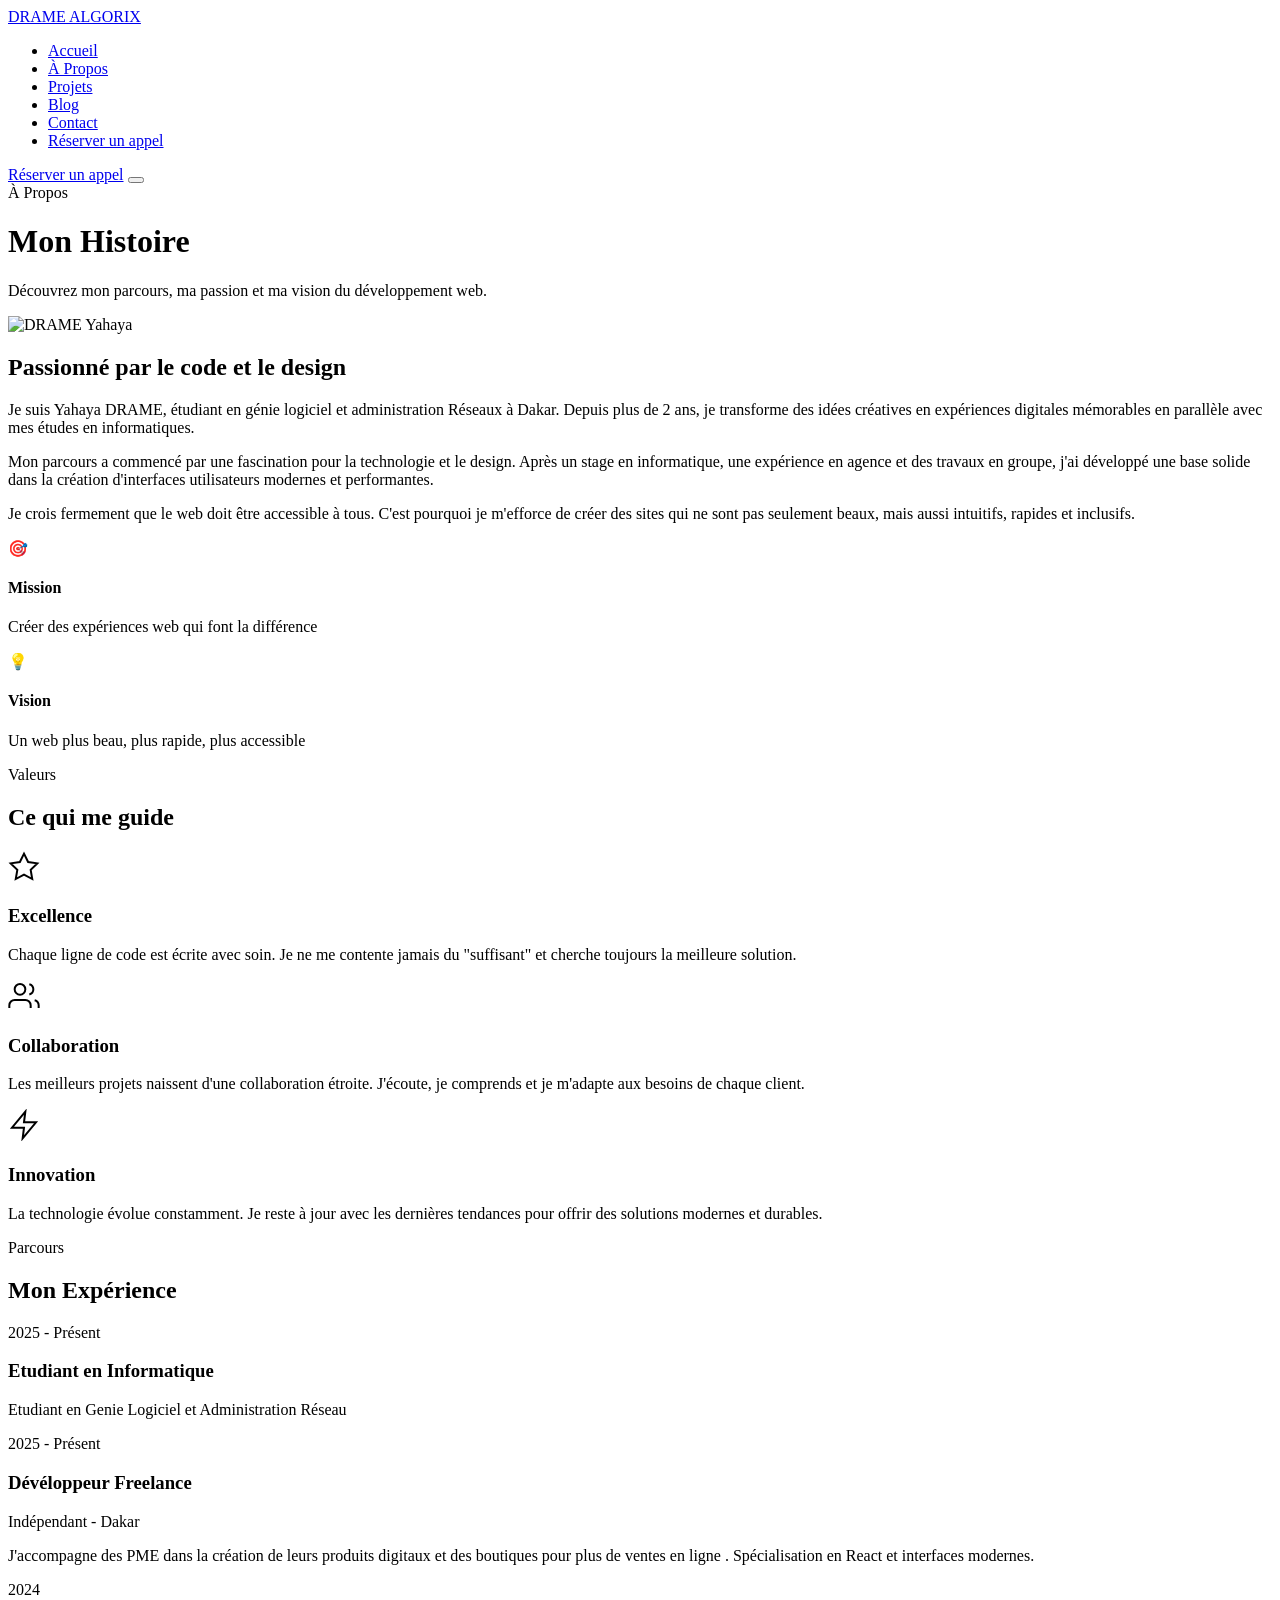
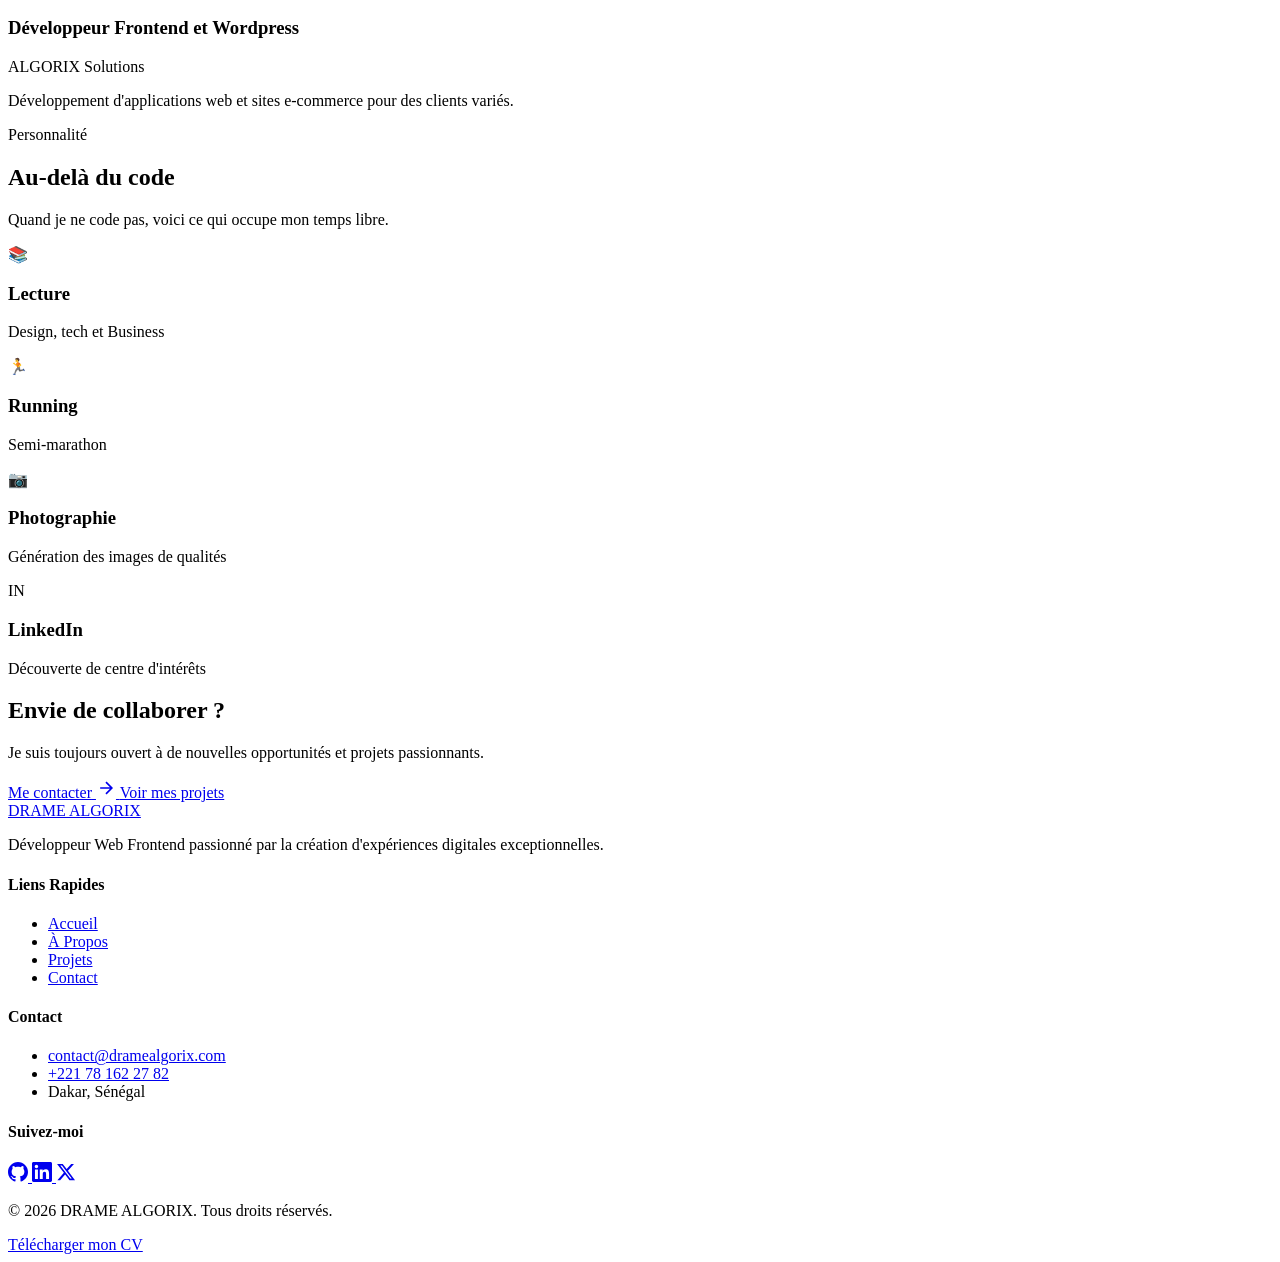
==== pages/about.html @ dce72f21 "Add files via upload" ====
<!DOCTYPE html>
<html lang="fr">
<head>
    <meta charset="UTF-8">
    <meta name="viewport" content="width=device-width, initial-scale=1.0">
    <meta name="description" content="À propos d'Alexandre Dupont - Développeur web frontend passionné">
    <title>À Propos | DRAME ALGORIX</title>
    <link rel="preconnect" href="https://fonts.googleapis.com">
    <link rel="preconnect" href="https://fonts.gstatic.com" crossorigin>
    <link href="https://fonts.googleapis.com/css2?family=Inter:wght@300;400;500;600;700;800&family=Playfair+Display:wght@600;700&display=swap" rel="stylesheet">
    <link rel="stylesheet" href="css/style.css">

</head>
<body>
    <!-- Navigation -->
    <nav class="navbar" id="navbar" role="navigation" aria-label="Principale">
        <div class="container nav-container">
            <a href="index.html" class="logo">
                <span class="logo-text">DRAME ALGORIX</span>
            </a>
            <ul class="nav-menu" id="nav-menu">
                <li><a href="index.html" class="nav-link">Accueil</a></li>
                <li><a href="about.html" class="nav-link active">À Propos</a></li>
                <li><a href="projects.html" class="nav-link">Projets</a></li>
                <li><a href="blog.html" class="nav-link">Blog</a></li>
                <li><a href="contact.html" class="nav-link">Contact</a></li>
                <li class="nav-item-cta">
                    <!--Lien vers prise de rdv-->
                    <a href="https://calendly.com/yahayadrame21/30min" class="nav-cta nav-cta--mobile" target="_blank" rel="noopener noreferrer">Réserver un appel</a>
                </li>
            </ul>
            <div class="nav-actions">
                <a href="https://calendly.com/yahayadrame21/30min" class="nav-cta nav-cta--desktop" target="_blank" rel="noopener noreferrer">Réserver un appel</a>
                <button type="button" class="nav-toggle" id="nav-toggle" aria-label="Ouvrir le menu" aria-expanded="false" aria-controls="nav-menu">
                    <span class="hamburger" aria-hidden="true"></span>
                </button>
            </div>
        </div>
    </nav>

    <!-- Page Header -->
    <header class="page-header">
        <div class="container">
            <span class="page-badge animate-fade-in">À Propos</span>
            <h1 class="page-title animate-fade-in-up">Mon Histoire</h1>
            <p class="page-subtitle animate-fade-in-up delay-1">
                Découvrez mon parcours, ma passion et ma vision du développement web.
            </p>
        </div>
    </header>

    <!-- About Intro Section -->
    <section class="about-intro">
        <div class="container">
            <div class="about-grid">
                <div class="about-image-container" data-animate>
                    <div class="about-image-wrapper">
                        <img src="images/WhatsApp Image 2026-04-06 at 15.59.02.jpeg" alt="DRAME Yahaya">
                        <div class="about-image-decoration"></div>
                    </div>
                </div>
                <div class="about-text" data-animate>
                    <h2 class="about-heading">Passionné par le code et le design</h2>
                    <p class="about-lead">
                        Je suis Yahaya DRAME, étudiant en génie logiciel et administration Réseaux à Dakar. Depuis plus de 2 ans, 
                        je transforme des idées créatives en expériences digitales mémorables en parallèle avec mes études en informatiques.
                    </p>
                    <p>
                        Mon parcours a commencé par une fascination pour la technologie et le design. 
                        Après un stage en informatique, une expérience en agence et des travaux en groupe, 
                        j'ai développé une base solide dans la création d'interfaces utilisateurs 
                        modernes et performantes.
                    </p>
                    <p>
                        Je crois fermement que le web doit être accessible à tous. C'est pourquoi je m'efforce 
                        de créer des sites qui ne sont pas seulement beaux, mais aussi intuitifs, rapides 
                        et inclusifs.
                    </p>
                    <div class="about-highlights">
                        <div class="highlight-item">
                            <span class="highlight-icon">🎯</span>
                            <div class="highlight-content">
                                <h4>Mission</h4>
                                <p>Créer des expériences web qui font la différence</p>
                            </div>
                        </div>
                        <div class="highlight-item">
                            <span class="highlight-icon">💡</span>
                            <div class="highlight-content">
                                <h4>Vision</h4>
                                <p>Un web plus beau, plus rapide, plus accessible</p>
                            </div>
                        </div>
                    </div>
                </div>
            </div>
        </div>
    </section>

    <!-- Values Section -->
    <section class="values-section">
        <div class="container">
            <div class="section-header">
                <span class="section-badge">Valeurs</span>
                <h2 class="section-title">Ce qui me guide</h2>
            </div>
            <div class="values-grid">
                <div class="value-card" data-animate>
                    <div class="value-icon">
                        <svg width="32" height="32" viewBox="0 0 24 24" fill="none" stroke="currentColor" stroke-width="1.5">
                            <path d="M12 2l3.09 6.26L22 9.27l-5 4.87 1.18 6.88L12 17.77l-6.18 3.25L7 14.14 2 9.27l6.91-1.01L12 2z"/>
                        </svg>
                    </div>
                    <h3 class="value-title">Excellence</h3>
                    <p class="value-description">
                        Chaque ligne de code est écrite avec soin. Je ne me contente jamais du "suffisant" 
                        et cherche toujours la meilleure solution.
                    </p>
                </div>
                <div class="value-card" data-animate>
                    <div class="value-icon">
                        <svg width="32" height="32" viewBox="0 0 24 24" fill="none" stroke="currentColor" stroke-width="1.5">
                            <path d="M17 21v-2a4 4 0 00-4-4H5a4 4 0 00-4 4v2"/>
                            <circle cx="9" cy="7" r="4"/>
                            <path d="M23 21v-2a4 4 0 00-3-3.87M16 3.13a4 4 0 010 7.75"/>
                        </svg>
                    </div>
                    <h3 class="value-title">Collaboration</h3>
                    <p class="value-description">
                        Les meilleurs projets naissent d'une collaboration étroite. J'écoute, 
                        je comprends et je m'adapte aux besoins de chaque client.
                    </p>
                </div>
                <div class="value-card" data-animate>
                    <div class="value-icon">
                        <svg width="32" height="32" viewBox="0 0 24 24" fill="none" stroke="currentColor" stroke-width="1.5">
                            <path d="M13 2L3 14h9l-1 8 10-12h-9l1-8z"/>
                        </svg>
                    </div>
                    <h3 class="value-title">Innovation</h3>
                    <p class="value-description">
                        La technologie évolue constamment. Je reste à jour avec les dernières 
                        tendances pour offrir des solutions modernes et durables.
                    </p>
                </div>
            </div>
        </div>
    </section>

    <!-- Timeline Section -->
    <section class="timeline-section">
        <div class="container">
            <div class="section-header">
                <span class="section-badge">Parcours</span>
                <h2 class="section-title">Mon Expérience</h2>
            </div>
            <div class="timeline">
                <div class="timeline-item" data-animate>
                    <div class="timeline-marker"></div>
                    <div class="timeline-content">
                        <span class="timeline-date">2025 - Présent</span>
                        <h3 class="timeline-title">Etudiant en Informatique</h3>
                        <p class="timeline-company"></p>
                        <p class="timeline-description">
                            Etudiant en Genie Logiciel et Administration Réseau
                        </p>
                    </div>
                </div>
                <div class="timeline-item" data-animate>
                    <div class="timeline-marker"></div>
                    <div class="timeline-content">
                        <span class="timeline-date">2025 - Présent</span>
                        <h3 class="timeline-title">Dévéloppeur Freelance</h3>
                        <p class="timeline-company">Indépendant - Dakar</p>
                        <p class="timeline-description">
                            J'accompagne des PME dans la création de leurs produits digitaux et des boutiques pour plus de ventes en ligne . 
                            Spécialisation en React et interfaces modernes.
                        </p>
                    </div>
                </div>
                <div class="timeline-item" data-animate>
                    <div class="timeline-marker"></div>
                    <div class="timeline-content">
                        <span class="timeline-date">2024</span>
                        <h3 class="timeline-title">Développeur Frontend et Wordpress</h3>
                        <p class="timeline-company">ALGORIX Solutions</p>
                        <p class="timeline-description">
                            Développement d'applications web et sites e-commerce pour des clients 
                            variés.
                        </p>
                    </div>
                </div>
                
            </div>
        </div>
    </section>

    <!-- Hobbies Section -->
    <section class="hobbies-section">
        <div class="container">
            <div class="section-header">
                <span class="section-badge">Personnalité</span>
                <h2 class="section-title">Au-delà du code</h2>
                <p class="section-description">
                    Quand je ne code pas, voici ce qui occupe mon temps libre.
                </p>
            </div>
            <div class="hobbies-grid">
                <div class="hobby-card" data-animate>
                    <div class="hobby-icon">📚</div>
                    <h3>Lecture</h3>
                    <p>Design, tech et Business</p>
                </div>
                <div class="hobby-card" data-animate>
                    <div class="hobby-icon">🏃</div>
                    <h3>Running</h3>
                    <p>Semi-marathon</p>
                </div>
                <div class="hobby-card" data-animate>
                    <div class="hobby-icon">📷</div>
                    <h3>Photographie</h3>
                    <p>Génération des images de qualités</p>
                </div>
                <div class="hobby-card" data-animate>
                    <div class="hobby-icon">IN</div>
                    <h3>LinkedIn</h3>
                    <p>Découverte de centre d'intérêts</p>
                </div>
            </div>
        </div>
    </section>

    <!-- CTA Section -->
    <section class="cta-section">
        <div class="container">
            <div class="cta-content" data-animate>
                <h2 class="cta-title">Envie de collaborer ?</h2>
                <p class="cta-description">
                    Je suis toujours ouvert à de nouvelles opportunités et projets passionnants.
                </p>
                <div class="cta-buttons">
                    <a href="contact.html" class="btn btn-primary btn-large">
                        <span>Me contacter</span>
                        <svg width="20" height="20" viewBox="0 0 24 24" fill="none" stroke="currentColor" stroke-width="2">
                            <path d="M5 12h14M12 5l7 7-7 7"/>
                        </svg>
                    </a>
                    <a href="projects.html" class="btn btn-outline btn-large">Voir mes projets</a>
                </div>
            </div>
        </div>
    </section>

    <!-- Footer -->
    <footer class="footer">
        <div class="container">
            <div class="footer-content">
                <div class="footer-brand">
                    <a href="index.html" class="logo">
                        <span class="logo-text">DRAME ALGORIX</span>
                    </a>
                    <p class="footer-tagline">Développeur Web Frontend passionné par la création d'expériences digitales exceptionnelles.</p>
                </div>
                <div class="footer-links">
                    <div class="footer-column">
                        <h4>Liens Rapides</h4>
                        <ul>
                            <li><a href="index.html">Accueil</a></li>
                            <li><a href="about.html">À Propos</a></li>
                            <li><a href="projects.html">Projets</a></li>
                            <li><a href="contact.html">Contact</a></li>
                        </ul>
                    </div>
                    <div class="footer-column">
                        <h4>Contact</h4>
                        <ul>
                            <li><a href="mailto:contact@dramealgorix.com">contact@dramealgorix.com</a></li>
                            <li><a href="tel:+221781622782">+221 78 162 27 82</a></li>
                            <li>Dakar, Sénégal</li>
                        </ul>
                    </div>
                    <div class="footer-column">
                        <h4>Suivez-moi</h4>
                        <div class="footer-social">
                            <a href="https://github.com" target="_blank" rel="noopener" aria-label="GitHub">
                                <svg width="20" height="20" viewBox="0 0 24 24" fill="currentColor">
                                    <path d="M12 0c-6.626 0-12 5.373-12 12 0 5.302 3.438 9.8 8.207 11.387.599.111.793-.261.793-.577v-2.234c-3.338.726-4.033-1.416-4.033-1.416-.546-1.387-1.333-1.756-1.333-1.756-1.089-.745.083-.729.083-.729 1.205.084 1.839 1.237 1.839 1.237 1.07 1.834 2.807 1.304 3.492.997.107-.775.418-1.305.762-1.604-2.665-.305-5.467-1.334-5.467-5.931 0-1.311.469-2.381 1.236-3.221-.124-.303-.535-1.524.117-3.176 0 0 1.008-.322 3.301 1.23.957-.266 1.983-.399 3.003-.404 1.02.005 2.047.138 3.006.404 2.291-1.552 3.297-1.23 3.297-1.23.653 1.653.242 2.874.118 3.176.77.84 1.235 1.911 1.235 3.221 0 4.609-2.807 5.624-5.479 5.921.43.372.823 1.102.823 2.222v3.293c0 .319.192.694.801.576 4.765-1.589 8.199-6.086 8.199-11.386 0-6.627-5.373-12-12-12z"/>
                                </svg>
                            </a>
                            <a href="https://linkedin.com" target="_blank" rel="noopener" aria-label="LinkedIn">
                                <svg width="20" height="20" viewBox="0 0 24 24" fill="currentColor">
                                    <path d="M20.447 20.452h-3.554v-5.569c0-1.328-.027-3.037-1.852-3.037-1.853 0-2.136 1.445-2.136 2.939v5.667H9.351V9h3.414v1.561h.046c.477-.9 1.637-1.85 3.37-1.85 3.601 0 4.267 2.37 4.267 5.455v6.286zM5.337 7.433c-1.144 0-2.063-.926-2.063-2.065 0-1.138.92-2.063 2.063-2.063 1.14 0 2.064.925 2.064 2.063 0 1.139-.925 2.065-2.064 2.065zm1.782 13.019H3.555V9h3.564v11.452zM22.225 0H1.771C.792 0 0 .774 0 1.729v20.542C0 23.227.792 24 1.771 24h20.451C23.2 24 24 23.227 24 22.271V1.729C24 .774 23.2 0 22.222 0h.003z"/>
                                </svg>
                            </a>
                            <a href="https://twitter.com" target="_blank" rel="noopener" aria-label="Twitter">
                                <svg width="20" height="20" viewBox="0 0 24 24" fill="currentColor">
                                    <path d="M18.244 2.25h3.308l-7.227 8.26 8.502 11.24H16.17l-5.214-6.817L4.99 21.75H1.68l7.73-8.835L1.254 2.25H8.08l4.713 6.231zm-1.161 17.52h1.833L7.084 4.126H5.117z"/>
                                </svg>
                            </a>
                        </div>
                    </div>
                </div>
            </div>
            <div class="footer-bottom">
                <p>&copy; 2026 DRAME ALGORIX. Tous droits réservés.</p>
                <a href="#" class="cv-link">Télécharger mon CV</a>
            </div>
        </div>
    </footer>

    <script src="js/script.js"></script>
</body>
</html>
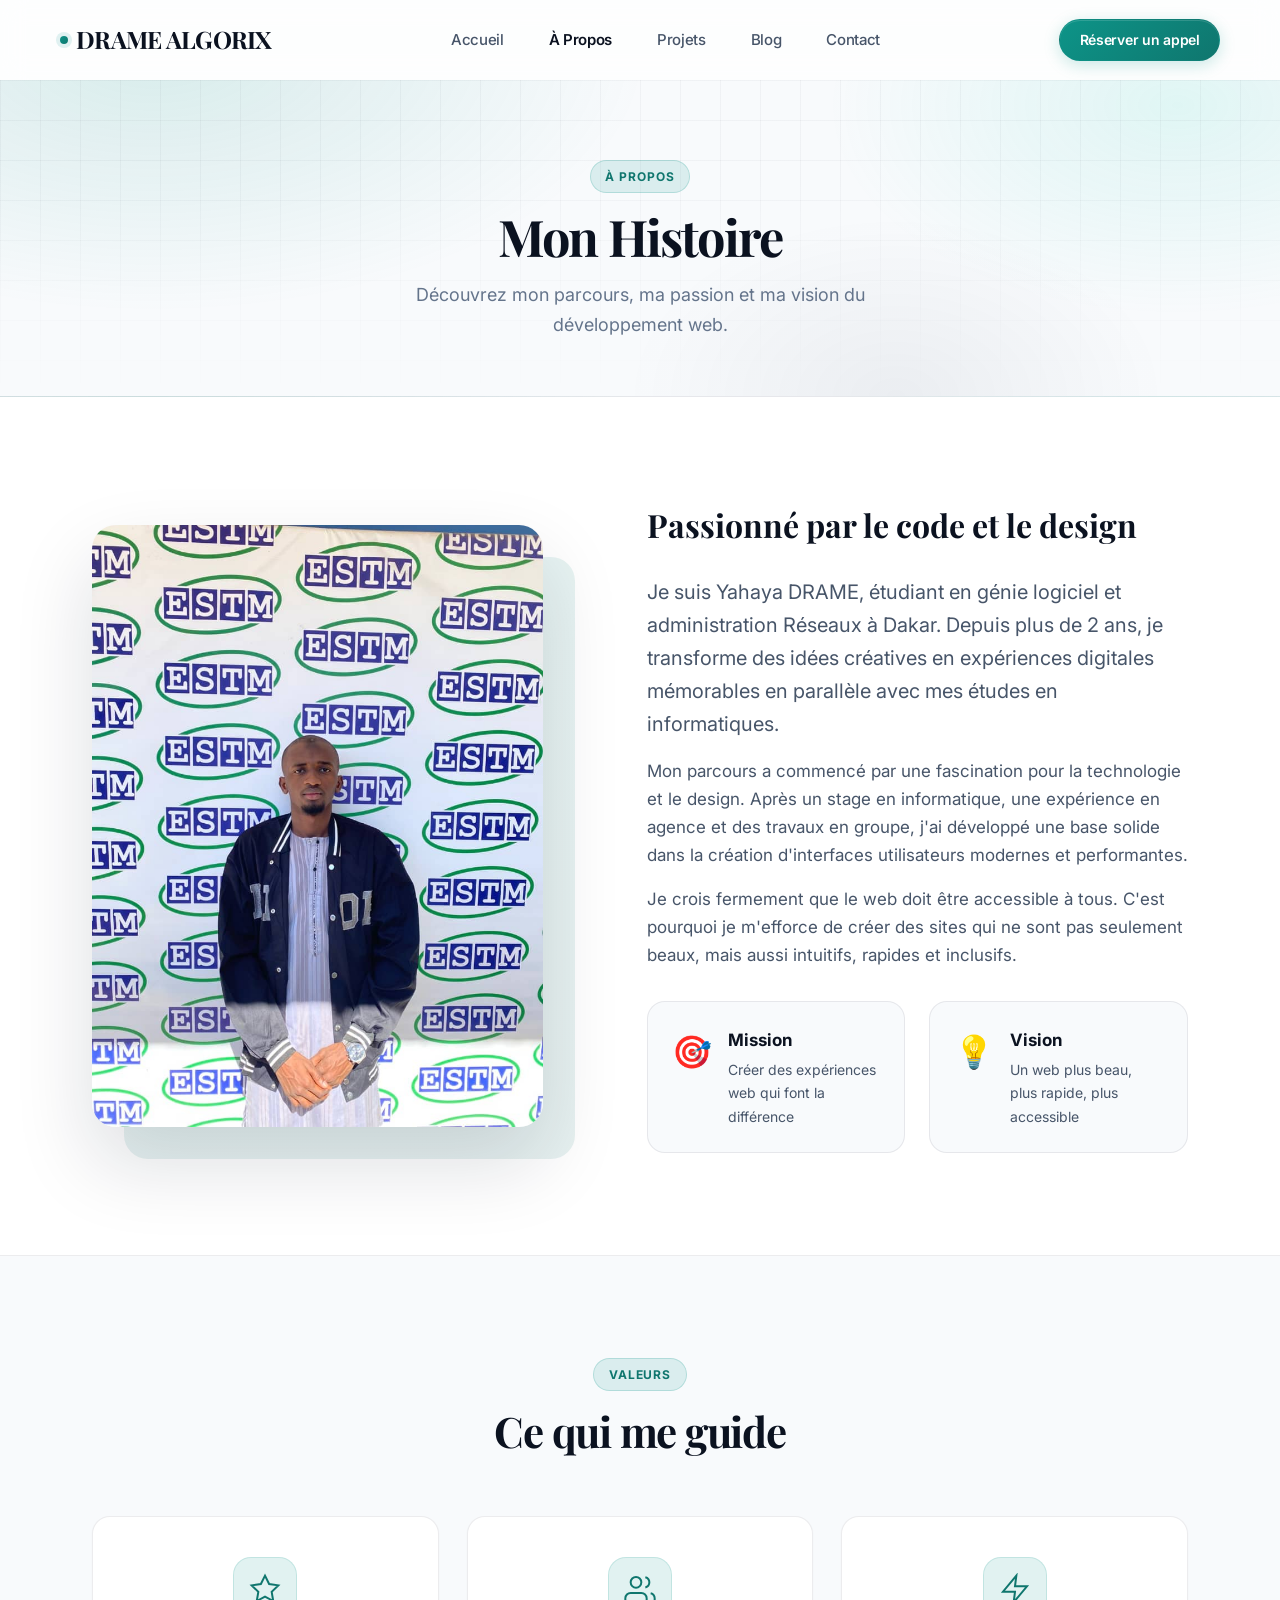
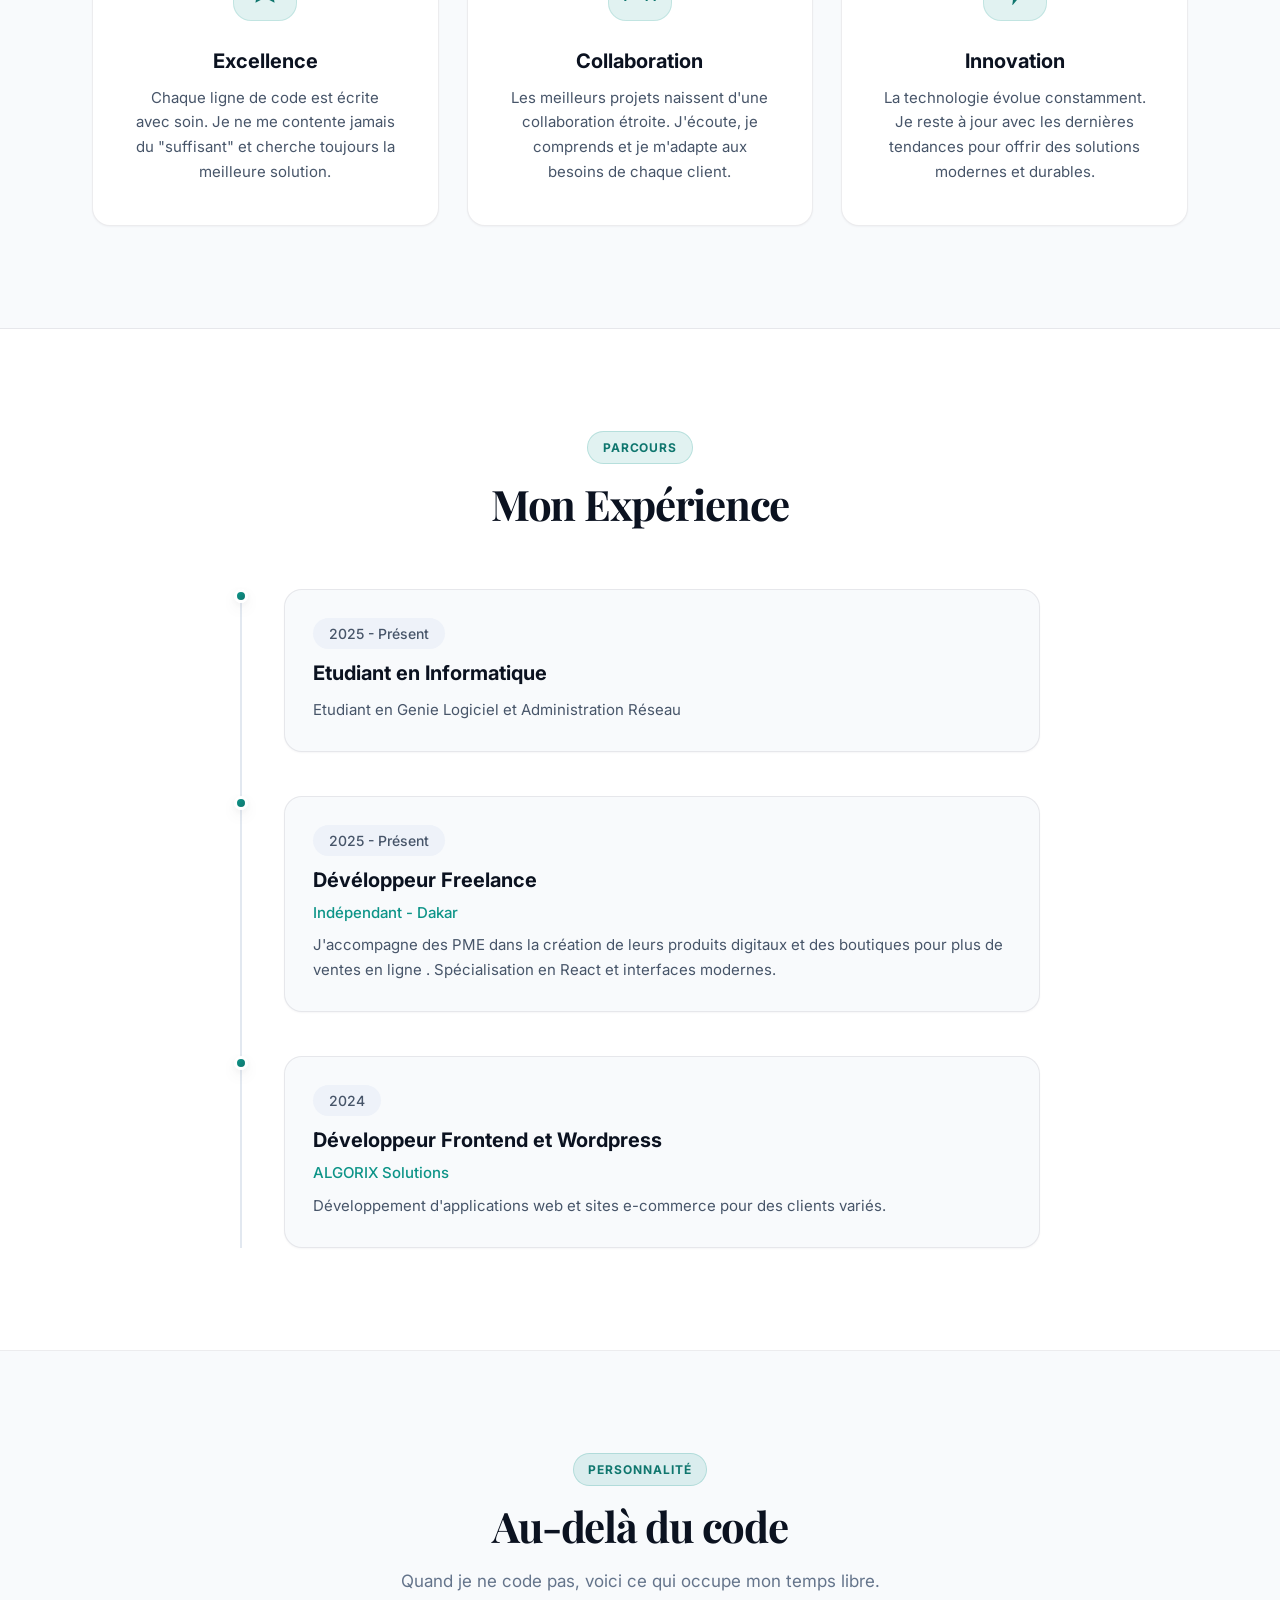
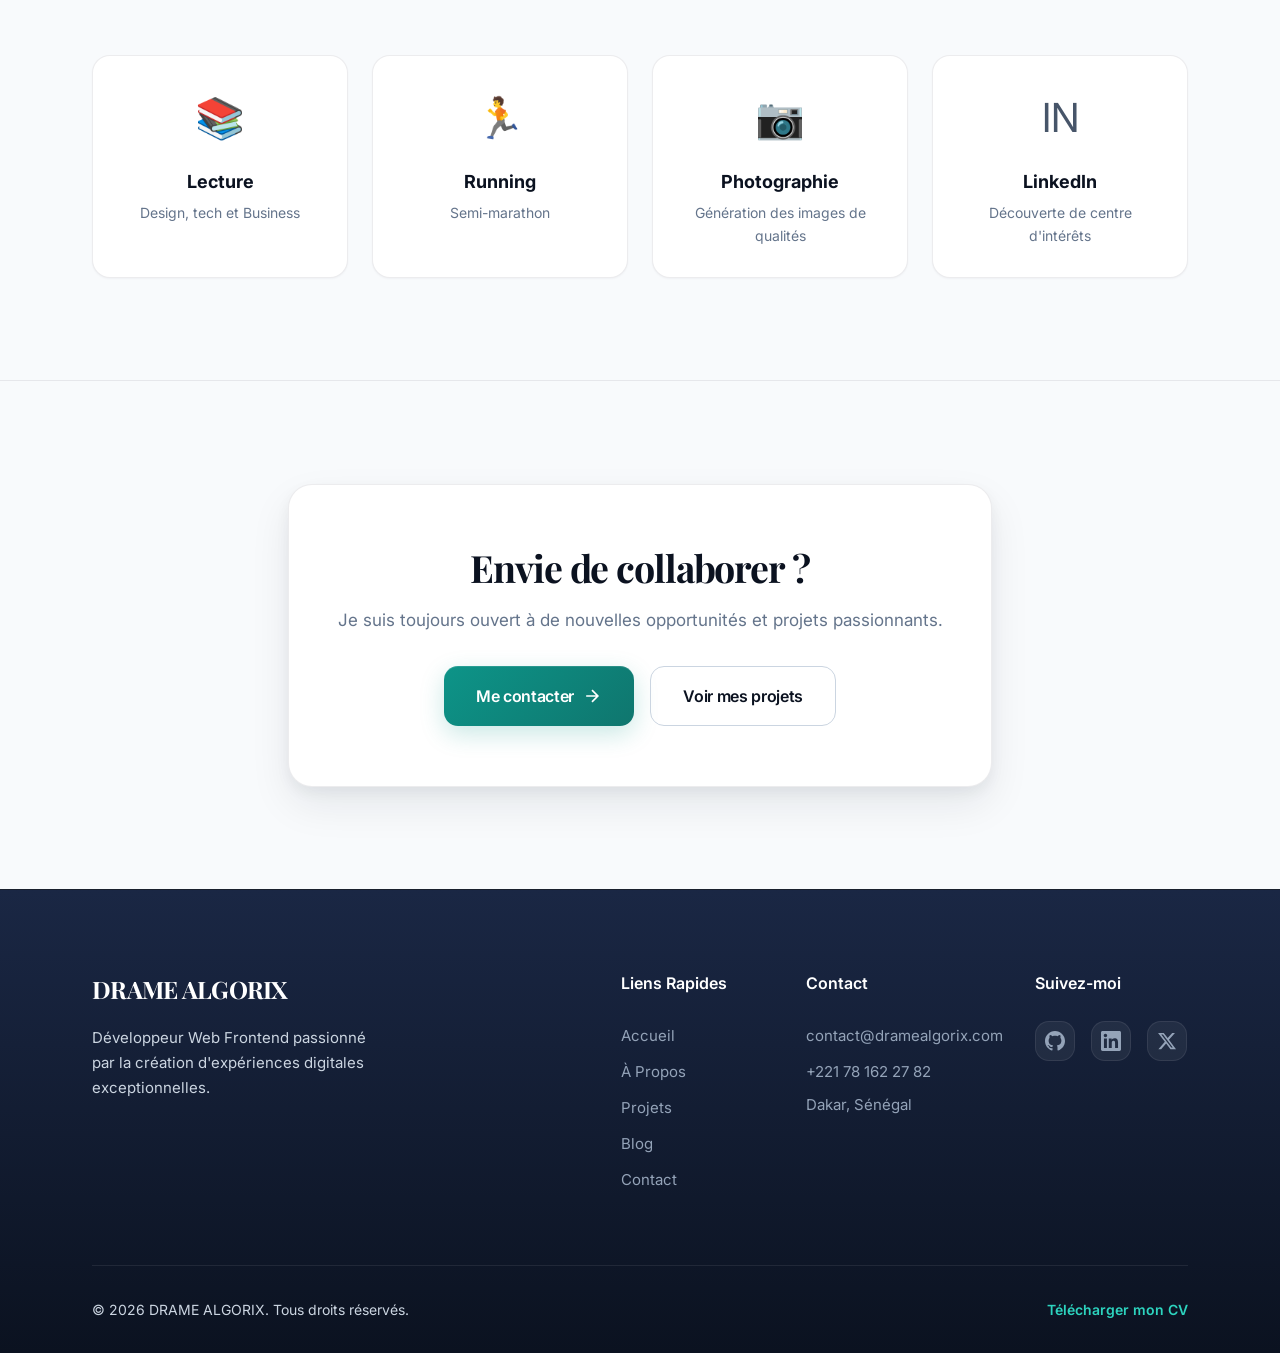
==== commit e9fd044a: "Add files via upload" ====
--- a/pages/about.html
+++ b/pages/about.html
@@ -8,18 +8,18 @@
     <link rel="preconnect" href="https://fonts.googleapis.com">
     <link rel="preconnect" href="https://fonts.gstatic.com" crossorigin>
     <link href="https://fonts.googleapis.com/css2?family=Inter:wght@300;400;500;600;700;800&family=Playfair+Display:wght@600;700&display=swap" rel="stylesheet">
-    <link rel="stylesheet" href="css/style.css">
+    <link rel="stylesheet" href="../css/style.css">
 
 </head>
 <body>
     <!-- Navigation -->
     <nav class="navbar" id="navbar" role="navigation" aria-label="Principale">
         <div class="container nav-container">
-            <a href="index.html" class="logo">
+            <a href="../index.html" class="logo">
                 <span class="logo-text">DRAME ALGORIX</span>
             </a>
             <ul class="nav-menu" id="nav-menu">
-                <li><a href="index.html" class="nav-link">Accueil</a></li>
+                <li><a href="../index.html" class="nav-link">Accueil</a></li>
                 <li><a href="about.html" class="nav-link active">À Propos</a></li>
                 <li><a href="projects.html" class="nav-link">Projets</a></li>
                 <li><a href="blog.html" class="nav-link">Blog</a></li>
@@ -55,7 +55,7 @@
             <div class="about-grid">
                 <div class="about-image-container" data-animate>
                     <div class="about-image-wrapper">
-                        <img src="images/WhatsApp Image 2026-04-06 at 15.59.02.jpeg" alt="DRAME Yahaya">
+                        <img src="../images/WhatsApp Image 2026-04-06 at 15.59.02.jpeg" alt="DRAME Yahaya">
                         <div class="about-image-decoration"></div>
                     </div>
                 </div>
@@ -256,7 +256,7 @@
         <div class="container">
             <div class="footer-content">
                 <div class="footer-brand">
-                    <a href="index.html" class="logo">
+                    <a href="../index.html" class="logo">
                         <span class="logo-text">DRAME ALGORIX</span>
                     </a>
                     <p class="footer-tagline">Développeur Web Frontend passionné par la création d'expériences digitales exceptionnelles.</p>
@@ -265,9 +265,10 @@
                     <div class="footer-column">
                         <h4>Liens Rapides</h4>
                         <ul>
-                            <li><a href="index.html">Accueil</a></li>
+                            <li><a href="../index.html">Accueil</a></li>
                             <li><a href="about.html">À Propos</a></li>
                             <li><a href="projects.html">Projets</a></li>
+                            <li><a href="blog.html">Blog</a></li>
                             <li><a href="contact.html">Contact</a></li>
                         </ul>
                     </div>
@@ -308,6 +309,6 @@
         </div>
     </footer>
 
-    <script src="js/script.js"></script>
+    <script src="../js/script.js"></script>
 </body>
 </html>
--- a/css/style.css
+++ b/css/style.css
@@ -0,0 +1,2216 @@
+/* ===================================
+   Design system
+   Primary / Secondary / Accent / Neutrals
+   =================================== */
+:root {
+    /* Brand */
+    --color-primary: #0b1220;
+    --color-secondary: #1a2744;
+    --color-accent: #0d9488;
+    --color-accent-dark: #0f766e;
+    --color-accent-light: #2dd4bf;
+    --color-accent-faint: rgba(13, 148, 136, 0.12);
+    --color-accent-glow: rgba(13, 148, 136, 0.22);
+
+    /* Neutrals */
+    --color-white: #ffffff;
+    --color-gray-50: #f6f8fc;
+    --color-gray-100: #eef2f9;
+    --color-gray-200: #e2e8f0;
+    --color-gray-300: #cbd5e1;
+    --color-gray-400: #94a3b8;
+    --color-gray-500: #64748b;
+    --color-gray-600: #475569;
+    --color-gray-700: #334155;
+    --color-gray-800: #1e293b;
+    --color-gray-900: #0f172a;
+
+    /* Surfaces */
+    --surface-page: #f8fafc;
+    --surface-elevated: #ffffff;
+    --border-subtle: rgba(15, 23, 42, 0.08);
+
+    /* Gradients */
+    --gradient-primary: linear-gradient(135deg, var(--color-accent) 0%, var(--color-accent-dark) 100%);
+    --gradient-hero-mesh:
+        radial-gradient(900px 480px at 12% -10%, rgba(13, 148, 136, 0.14) 0%, transparent 55%),
+        radial-gradient(700px 420px at 92% 8%, rgba(45, 212, 191, 0.12) 0%, transparent 50%),
+        radial-gradient(600px 400px at 70% 100%, rgba(26, 39, 68, 0.06) 0%, transparent 45%);
+    --gradient-text: linear-gradient(120deg, var(--color-accent) 0%, var(--color-accent-light) 55%, #38bdf8 100%);
+    --gradient-stats: linear-gradient(145deg, #0b1220 0%, #15213a 48%, #0f766e 160%);
+
+    /* Typographie */
+    --font-primary: 'Inter', -apple-system, BlinkMacSystemFont, sans-serif;
+    --font-display: 'Playfair Display', Georgia, serif;
+
+   /* Espacement — plus d'espace */
+    --spacing-xs: 0.25rem;
+    --spacing-sm: 0.5rem;
+    --spacing-md: 1rem;
+    --spacing-lg: 1.5rem;
+    --spacing-xl: 2rem;
+    --spacing-2xl: 2.75rem;
+    --spacing-3xl: 4.5rem;
+    --spacing-4xl: 6.5rem;
+    --section-y: clamp(4rem, 8vw, 6.5rem);
+
+    /* Radius — soft product UI */
+    --radius-sm: 0.5rem;
+    --radius-md: 0.625rem;
+    --radius-lg: 0.875rem;
+    --radius-xl: 1.125rem;
+    --radius-2xl: 1.5rem;
+    --radius-full: 9999px;
+
+    /* Shadows */
+    --shadow-sm: 0 1px 2px rgba(15, 23, 42, 0.04);
+    --shadow-md: 0 6px 16px rgba(15, 23, 42, 0.06), 0 2px 6px rgba(15, 23, 42, 0.04);
+    --shadow-lg: 0 18px 40px rgba(15, 23, 42, 0.08), 0 6px 14px rgba(15, 23, 42, 0.05);
+    --shadow-xl: 0 28px 64px rgba(15, 23, 42, 0.1), 0 10px 22px rgba(15, 23, 42, 0.06);
+    --shadow-2xl: 0 36px 80px rgba(15, 23, 42, 0.14);
+
+    --transition-fast: 160ms cubic-bezier(0.4, 0, 0.2, 1);
+    --transition-base: 280ms cubic-bezier(0.4, 0, 0.2, 1);
+    --transition-slow: 480ms cubic-bezier(0.4, 0, 0.2, 1);
+
+    --container-max: 1160px;
+    --container-padding: clamp(1.25rem, 4vw, 2rem);
+    --nav-h: 5rem;
+}
+
+/* ===================================
+Réinitialiser et styles de base   
+=================================== */
+*,
+*::before,
+*::after {
+    margin: 0;
+    padding: 0;
+    box-sizing: border-box;
+}
+
+html {
+    scroll-behavior: smooth;
+    font-size: 16px;
+}
+
+body {
+    font-family: var(--font-primary);
+    font-size: 1.0625rem;
+    line-height: 1.65;
+    color: var(--color-gray-600);
+    background-color: var(--surface-page);
+    -webkit-font-smoothing: antialiased;
+    -moz-osx-font-smoothing: grayscale;
+}
+
+img {
+    max-width: 100%;
+    height: auto;
+    display: block;
+}
+
+a {
+    text-decoration: none;
+    color: inherit;
+    transition: color var(--transition-fast);
+}
+
+ul, ol {
+    list-style: none;
+}
+
+button {
+    font-family: inherit;
+    font-size: inherit;
+    cursor: pointer;
+    border: none;
+    background: none;
+}
+
+input,
+textarea,
+select {
+    font-family: inherit;
+    font-size: inherit;
+}
+
+/* ===================================
+   Utility Classes
+   =================================== */
+.container {
+    width: 100%;
+    max-width: var(--container-max);
+    margin: 0 auto;
+    padding: 0 var(--container-padding);
+}
+
+.text-gradient {
+    background: var(--gradient-text);
+    -webkit-background-clip: text;
+    -webkit-text-fill-color: transparent;
+    background-clip: text;
+}
+
+.sr-only {
+    position: absolute;
+    width: 1px;
+    height: 1px;
+    padding: 0;
+    margin: -1px;
+    overflow: hidden;
+    clip: rect(0, 0, 0, 0);
+    white-space: nowrap;
+    border: 0;
+}
+
+/* ===================================
+   Animation Classes
+   =================================== */
+.animate-fade-in {
+    animation: fadeIn 0.6s ease forwards;
+}
+
+.animate-fade-in-up {
+    animation: fadeInUp 0.6s ease forwards;
+}
+
+.animate-fade-in-left {
+    animation: fadeInLeft 0.8s ease forwards;
+}
+
+.delay-1 { animation-delay: 0.1s; opacity: 0; }
+.delay-2 { animation-delay: 0.2s; opacity: 0; }
+.delay-3 { animation-delay: 0.3s; opacity: 0; }
+.delay-4 { animation-delay: 0.4s; opacity: 0; }
+
+@keyframes fadeIn {
+    from { opacity: 0; }
+    to { opacity: 1; }
+}
+
+@keyframes fadeInUp {
+    from {
+        opacity: 0;
+        transform: translateY(30px);
+    }
+    to {
+        opacity: 1;
+        transform: translateY(0);
+    }
+}
+
+@keyframes fadeInLeft {
+    from {
+        opacity: 0;
+        transform: translateX(30px);
+    }
+    to {
+        opacity: 1;
+        transform: translateX(0);
+    }
+}
+
+/* Scroll animations */
+[data-animate] {
+    opacity: 0;
+    transform: translateY(30px);
+    transition: opacity 0.6s ease, transform 0.6s ease;
+}
+
+[data-animate].animated {
+    opacity: 1;
+    transform: translateY(0);
+}
+
+/* ===================================
+   Navigation — sticky SaaS bar
+   =================================== */
+.navbar {
+    position: sticky;
+    top: 0;
+    left: 0;
+    right: 0;
+    z-index: 1000;
+    background: rgba(255, 255, 255, 0.72);
+    backdrop-filter: blur(12px);
+    -webkit-backdrop-filter: blur(12px);
+    transition: background 0.25s ease, box-shadow 0.25s ease;
+}
+
+.navbar.scrolled {
+    background: rgba(255, 255, 255, 0.94);
+    box-shadow: 0 1px 0 rgba(15, 23, 42, 0.06);
+}
+
+.nav-container {
+    display: flex;
+    align-items: center;
+    justify-content: space-between;
+    gap: clamp(1rem, 3vw, 2rem);
+    min-height: var(--nav-h);
+    padding: 0.35rem 0;
+}
+
+.logo {
+    display: flex;
+    align-items: center;
+    gap: 0.5rem;
+    flex-shrink: 0;
+    z-index: 1002;
+}
+
+.navbar .logo::before {
+    content: '';
+    width: 0.5rem;
+    height: 0.5rem;
+    border-radius: var(--radius-full);
+    background: var(--gradient-primary);
+    box-shadow: 0 0 0 4px var(--color-accent-faint);
+}
+
+.logo-text {
+    font-family: var(--font-display);
+    font-size: 1.50rem;
+    font-weight: 700;
+    color: var(--color-primary);
+    letter-spacing: -0.03em;
+}
+
+.nav-menu {
+    display: flex;
+    align-items: center;
+    justify-content: center;
+    flex: 1;
+    gap: clamp(0.35rem, 1.5vw, 1rem);
+    list-style: none;
+    margin: 0;
+    padding: 0;
+}
+
+.nav-item-cta {
+    display: none;
+    list-style: none;
+    margin: 0;
+    padding: 0;
+    width: 100%;
+}
+
+.nav-link {
+    display: inline-block;
+    font-size: 0.9375rem;
+    font-weight: 500;
+    color: var(--color-gray-600);
+    padding: 0.45rem 0.9rem;
+    letter-spacing: -0.02em;
+    transition: color 0.2s ease, opacity 0.2s ease;
+}
+
+.nav-link:hover {
+    color: var(--color-primary);
+}
+
+.nav-link.active {
+    color: var(--color-primary);
+    font-weight: 600;
+}
+
+.nav-actions {
+    display: flex;
+    align-items: center;
+    gap: 0.65rem;
+    flex-shrink: 0;
+    z-index: 1002;
+}
+
+.nav-cta {
+    display: inline-flex;
+    align-items: center;
+    justify-content: center;
+    padding: 0.55rem 1.2rem;
+    font-size: 0.875rem;
+    font-weight: 600;
+    font-family: var(--font-primary);
+    letter-spacing: -0.02em;
+    color: var(--color-white);
+    background: var(--gradient-primary);
+    border-radius: var(--radius-full);
+    border: 1px solid transparent;
+    box-shadow: 0 1px 0 rgba(255, 255, 255, 0.14) inset, 0 4px 16px var(--color-accent-glow);
+    transition:
+        transform 0.22s ease,
+        box-shadow 0.28s ease,
+        filter 0.22s ease;
+    white-space: nowrap;
+}
+
+.nav-cta:hover {
+    transform: translateY(-2px);
+    box-shadow: 0 1px 0 rgba(255, 255, 255, 0.18) inset, 0 8px 24px var(--color-accent-glow);
+    filter: brightness(1.03);
+}
+
+.nav-cta:focus-visible {
+    outline: none;
+    box-shadow: 0 0 0 3px var(--color-accent-faint), 0 4px 16px var(--color-accent-glow);
+}
+
+.nav-cta--mobile {
+    display: none;
+    width: 100%;
+    padding: 0.85rem 1.25rem;
+    font-size: 0.9375rem;
+}
+
+.nav-cta--desktop {
+    display: inline-flex;
+}
+
+.nav-toggle {
+    display: none;
+    flex-direction: column;
+    justify-content: center;
+    align-items: center;
+    width: 2.75rem;
+    height: 2.75rem;
+    border-radius: var(--radius-md);
+    cursor: pointer;
+    color: var(--color-primary);
+    transition: background 0.2s ease;
+}
+
+.nav-toggle:hover {
+    opacity: 0.75;
+}
+
+.nav-toggle:focus-visible {
+    outline: 2px solid var(--color-gray-300);
+    outline-offset: 2px;
+}
+
+.hamburger {
+    position: relative;
+    width: 1.35rem;
+    height: 2px;
+    background: currentColor;
+    border-radius: var(--radius-full);
+    transition: background 0.2s ease;
+}
+
+.hamburger::before,
+.hamburger::after {
+    content: '';
+    position: absolute;
+    left: 0;
+    width: 1.35rem;
+    height: 2px;
+    background: currentColor;
+    border-radius: var(--radius-full);
+    transition: transform 0.3s ease, top 0.3s ease;
+}
+
+.hamburger::before { top: -7px; }
+.hamburger::after { top: 7px; }
+
+.nav-toggle.active .hamburger {
+    background: transparent;
+}
+
+.nav-toggle.active .hamburger::before {
+    top: 0;
+    transform: rotate(45deg);
+}
+
+.nav-toggle.active .hamburger::after {
+    top: 0;
+    transform: rotate(-45deg);
+}
+
+/* ===================================
+   Buttons
+   =================================== */
+.btn {
+    display: inline-flex;
+    align-items: center;
+    justify-content: center;
+    gap: 0.5rem;
+    padding: 0.9rem 1.65rem;
+    font-size: 0.9375rem;
+    font-weight: 600;
+    font-family: var(--font-primary);
+    letter-spacing: -0.02em;
+    border-radius: var(--radius-lg);
+    transition: transform var(--transition-fast), box-shadow var(--transition-base), background var(--transition-base), border-color var(--transition-base), color var(--transition-fast);
+    cursor: pointer;
+}
+
+.btn-primary {
+    background: var(--gradient-primary);
+    color: var(--color-white);
+    box-shadow: 0 1px 0 rgba(255, 255, 255, 0.12) inset, 0 8px 24px var(--color-accent-glow);
+}
+
+.btn-primary:hover {
+    transform: translateY(-2px);
+    box-shadow: 0 1px 0 rgba(255, 255, 255, 0.15) inset, 0 14px 36px var(--color-accent-glow);
+}
+
+.btn-secondary {
+    background: var(--surface-elevated);
+    color: var(--color-primary);
+    border: 1px solid var(--border-subtle);
+    box-shadow: var(--shadow-sm);
+}
+
+.btn-secondary:hover {
+    border-color: var(--color-gray-300);
+    box-shadow: var(--shadow-md);
+}
+
+.btn-outline {
+    background: transparent;
+    color: var(--color-primary);
+    border: 1px solid var(--color-gray-300);
+}
+
+.btn-outline:hover {
+    border-color: var(--color-accent);
+    background: var(--color-accent-faint);
+    color: var(--color-accent-dark);
+}
+
+.btn-large {
+    padding: 1rem 2rem;
+    font-size: 1rem;
+}
+
+.btn-full {
+    width: 100%;
+}
+
+/* ===================================
+   Hero Section
+   =================================== */
+.hero {
+    position: relative;
+    min-height: calc(100vh - var(--nav-h));
+    min-height: calc(100dvh - var(--nav-h));
+    display: flex;
+    flex-direction: column;
+    justify-content: center;
+    padding-top: 0;
+    background-color: var(--surface-page);
+    background-image: var(--gradient-hero-mesh);
+    overflow: hidden;
+}
+
+.hero::before {
+    content: '';
+    position: absolute;
+    inset: 0;
+    background-image: linear-gradient(rgba(15, 23, 42, 0.04) 1px, transparent 1px),
+        linear-gradient(90deg, rgba(15, 23, 42, 0.04) 1px, transparent 1px);
+    background-size: 48px 48px;
+    mask-image: linear-gradient(to bottom, black 0%, transparent 68%);
+    pointer-events: none;
+}
+
+.hero-container {
+    position: relative;
+    z-index: 1;
+    display: grid;
+    grid-template-columns: 1fr 1fr;
+    gap: clamp(2.5rem, 6vw, 4.5rem);
+    align-items: center;
+    padding: clamp(3rem, 6vw, 5rem) 0;
+}
+
+.hero-content {
+    max-width: 600px;
+}
+
+.hero-badge {
+    display: inline-flex;
+    align-items: center;
+    gap: var(--spacing-sm);
+    padding: 0.4rem 1rem 0.4rem 0.55rem;
+    background: var(--surface-elevated);
+    color: var(--color-accent-dark);
+    font-size: 0.8125rem;
+    font-weight: 600;
+    border-radius: var(--radius-full);
+    margin-bottom: var(--spacing-xl);
+    border: 1px solid var(--border-subtle);
+    box-shadow: var(--shadow-sm);
+}
+
+.hero-badge::before {
+    content: '';
+    width: 8px;
+    height: 8px;
+    background: var(--gradient-primary);
+    border-radius: 50%;
+    animation: pulse 2s infinite;
+}
+
+@keyframes pulse {
+    0%, 100% { opacity: 1; transform: scale(1); }
+    50% { opacity: 0.5; transform: scale(1.2); }
+}
+
+.hero-title {
+    font-family: var(--font-display);
+    font-size: clamp(2.5rem, 5vw, 3.75rem);
+    font-weight: 700;
+    line-height: 1.08;
+    letter-spacing: -0.035em;
+    color: var(--color-primary);
+    margin-bottom: var(--spacing-md);
+}
+
+.hero-subtitle {
+    font-size: clamp(1.125rem, 2.2vw, 1.375rem);
+    font-weight: 600;
+    color: var(--color-gray-500);
+    margin-bottom: var(--spacing-lg);
+    letter-spacing: -0.02em;
+}
+
+.hero-description {
+    font-size: 1.0625rem;
+    color: var(--color-gray-600);
+    margin-bottom: var(--spacing-2xl);
+    max-width: 32rem;
+    line-height: 1.7;
+}
+
+.hero-cta {
+    display: flex;
+    flex-wrap: wrap;
+    gap: var(--spacing-md);
+    margin-bottom: var(--spacing-2xl);
+}
+
+.hero-social {
+    display: flex;
+    gap: var(--spacing-md);
+}
+
+.social-link {
+    display: flex;
+    align-items: center;
+    justify-content: center;
+    width: 46px;
+    height: 46px;
+    color: var(--color-gray-500);
+    background: var(--surface-elevated);
+    border: 1px solid var(--border-subtle);
+    border-radius: var(--radius-lg);
+    transition: all var(--transition-fast);
+    box-shadow: var(--shadow-sm);
+}
+
+.social-link:hover {
+    color: var(--color-accent-dark);
+    border-color: var(--color-accent-faint);
+    background: var(--color-accent-faint);
+    transform: translateY(-2px);
+}
+
+/* Hero Visual */
+.hero-visual {
+    position: relative;
+    display: flex;
+    justify-content: center;
+    align-items: center;
+}
+
+.hero-image-wrapper {
+    position: relative;
+    width: 430px;
+    height: 480px; 
+}
+
+.hero-shape {
+    position: absolute;
+    top: 10%;
+    right: -10%;
+    width: 120%;
+    height: 90%;
+    background: var(--gradient-primary);
+    border-radius: 30% 70% 70% 30% / 30% 30% 70% 70%;
+    opacity: 0.1;
+    animation: morphShape 8s ease-in-out infinite;
+}
+
+@keyframes morphShape {
+    0%, 100% { border-radius: 30% 70% 70% 30% / 30% 30% 70% 70%; }
+    50% { border-radius: 70% 30% 30% 70% / 70% 70% 30% 30%; }
+}
+
+.hero-image {
+    position: relative;
+    z-index: 1;
+    width: 100%;
+    height: 100%;
+    border-radius: var(--radius-2xl);
+    overflow: hidden;
+    box-shadow: var(--shadow-2xl);
+    border: 1px solid var(--border-subtle);
+}
+
+.hero-image img {
+    width: 100%;
+    height: 100%;
+    object-fit: cover;
+}
+
+.floating-card {
+    position: absolute;
+    z-index: 2;
+    display: flex;
+    align-items: center;
+    gap: var(--spacing-sm);
+    padding: var(--spacing-md) var(--spacing-lg);
+    background: rgba(255, 255, 255, 0.92);
+    backdrop-filter: blur(10px);
+    border-radius: var(--radius-xl);
+    border: 1px solid var(--border-subtle);
+    box-shadow: var(--shadow-lg);
+    animation: float 3s ease-in-out infinite;
+}
+
+.card-1 {
+    top: 20%;
+    left: -20%;
+    animation-delay: 0s;
+}
+
+.card-2 {
+    bottom: 15%;
+    right: -15%;
+    animation-delay: 1.5s;
+}
+
+@keyframes float {
+    0%, 100% { transform: translateY(0); }
+    50% { transform: translateY(-10px); }
+}
+
+.card-icon {
+    font-size: 1.5rem;
+}
+
+.card-text {
+    font-size: 0.875rem;
+    font-weight: 600;
+    color: var(--color-primary);
+}
+
+/* Hero Scroll */
+.hero-scroll {
+    position: absolute;
+    bottom: var(--spacing-xl);
+    left: 50%;
+    transform: translateX(-50%);
+}
+
+.scroll-indicator {
+    display: flex;
+    flex-direction: column;
+    align-items: center;
+    gap: var(--spacing-sm);
+    color: var(--color-gray-400);
+    font-size: 0.875rem;
+    animation: bounce 2s infinite;
+}
+
+@keyframes bounce {
+    0%, 20%, 50%, 80%, 100% { transform: translateY(0); }
+    40% { transform: translateY(-8px); }
+    60% { transform: translateY(-4px); }
+}
+
+/* ===================================
+   Section Styles
+   =================================== */
+section {
+    padding: var(--section-y) 0;
+}
+
+.section-header {
+    text-align: center;
+    margin-bottom: clamp(2.5rem, 5vw, 3.75rem);
+    max-width: 40rem;
+    margin-left: auto;
+    margin-right: auto;
+}
+
+.section-header .section-description {
+    margin-left: auto;
+    margin-right: auto;
+}
+
+.section-badge {
+    display: inline-block;
+    padding: 0.35rem 0.9rem;
+    background: var(--color-accent-faint);
+    color: var(--color-accent-dark);
+    font-size: 0.75rem;
+    font-weight: 700;
+    border-radius: var(--radius-full);
+    margin-bottom: var(--spacing-md);
+    text-transform: uppercase;
+    letter-spacing: 0.08em;
+    border: 1px solid rgba(13, 148, 136, 0.2);
+}
+
+.section-title {
+    font-family: var(--font-display);
+    font-size: clamp(2rem, 3.5vw, 2.625rem);
+    font-weight: 700;
+    letter-spacing: -0.03em;
+    color: var(--color-primary);
+    margin-bottom: var(--spacing-md);
+    line-height: 1.15;
+}
+
+.section-description {
+    font-size: 1.0625rem;
+    color: var(--color-gray-500);
+    max-width: 36rem;
+    margin: 0 auto;
+    line-height: 1.65;
+}
+
+.section-cta {
+    text-align: center;
+    margin-top: clamp(2.5rem, 5vw, 3.75rem);
+}
+
+/* ===================================
+   Skills Section
+   =================================== */
+.skills {
+    background: var(--surface-page);
+    border-top: 1px solid var(--border-subtle);
+}
+
+.skills-grid {
+    display: grid;
+    grid-template-columns: repeat(auto-fit, minmax(300px, 1fr));
+    gap: clamp(1.25rem, 3vw, 1.75rem);
+}
+
+.skill-card {
+    background: var(--surface-elevated);
+    padding: clamp(1.5rem, 3vw, 2rem);
+    border-radius: var(--radius-xl);
+    border: 1px solid var(--border-subtle);
+    box-shadow: var(--shadow-sm);
+    transition: transform var(--transition-base), box-shadow var(--transition-base), border-color var(--transition-base);
+}
+
+.skill-card:hover {
+    transform: translateY(-4px);
+    box-shadow: var(--shadow-lg);
+    border-color: rgba(13, 148, 136, 0.25);
+}
+
+.skill-icon {
+    display: flex;
+    align-items: center;
+    justify-content: center;
+    width: 3.5rem;
+    height: 3.5rem;
+    background: var(--color-accent-faint);
+    color: var(--color-accent-dark);
+    border-radius: var(--radius-lg);
+    margin-bottom: var(--spacing-lg);
+    border: 1px solid rgba(13, 148, 136, 0.15);
+}
+
+.skill-title {
+    font-size: 1.25rem;
+    font-weight: 700;
+    color: var(--color-primary);
+    margin-bottom: var(--spacing-sm);
+}
+
+.skill-description {
+    font-size: 0.9375rem;
+    color: var(--color-gray-600);
+    margin-bottom: var(--spacing-lg);
+}
+
+.skill-level {
+    height: 6px;
+    background: var(--color-gray-100);
+    border-radius: var(--radius-full);
+    overflow: hidden;
+}
+
+.skill-bar {
+    height: 100%;
+    background: var(--gradient-primary);
+    border-radius: var(--radius-full);
+    width: var(--level);
+    transition: width 1s ease;
+}
+
+/* ===================================
+   Projects Section
+   =================================== */
+.projects-preview {
+    background: var(--surface-elevated);
+    border-top: 1px solid var(--border-subtle);
+    border-bottom: 1px solid var(--border-subtle);
+}
+
+.projects-section {
+    background: var(--surface-page);
+    padding-top: clamp(1.5rem, 4vw, 2.5rem);
+}
+
+.projects-grid {
+    display: grid;
+    grid-template-columns: repeat(3, 1fr);
+    gap: clamp(1.25rem, 3vw, 1.75rem);
+}
+
+.project-card {
+    position: relative;
+    border-radius: var(--radius-xl);
+    overflow: hidden;
+    background: var(--surface-elevated);
+    border: 1px solid var(--border-subtle);
+    box-shadow: var(--shadow-sm);
+    transition: transform var(--transition-base), box-shadow var(--transition-base), border-color var(--transition-base);
+}
+
+.project-card:hover {
+    transform: translateY(-4px);
+    box-shadow: var(--shadow-xl);
+    border-color: rgba(13, 148, 136, 0.2);
+}
+
+.project-card.featured {
+    grid-column: span 2;
+}
+
+.project-image {
+    position: relative;
+    aspect-ratio: 16/10;
+    overflow: hidden;
+}
+
+.project-image img {
+    width: 100%;
+    height: 100%;
+    object-fit: cover;
+    transition: transform var(--transition-slow);
+}
+
+.project-card:hover .project-image img {
+    transform: scale(1.05);
+}
+
+.project-overlay {
+    position: absolute;
+    inset: 0;
+    background: linear-gradient(160deg, rgba(11, 18, 32, 0.72) 0%, rgba(15, 118, 110, 0.45) 100%);
+    display: flex;
+    align-items: center;
+    justify-content: center;
+    opacity: 0;
+    transition: opacity var(--transition-base);
+}
+
+.project-card:hover .project-overlay {
+    opacity: 1;
+}
+
+.project-link {
+    display: flex;
+    align-items: center;
+    justify-content: center;
+    width: 56px;
+    height: 56px;
+    background: var(--color-white);
+    color: var(--color-primary);
+    border-radius: 50%;
+    transition: transform var(--transition-fast);
+}
+
+.project-link:hover {
+    transform: scale(1.1);
+}
+
+.project-content {
+    padding: clamp(1.25rem, 3vw, 1.75rem);
+}
+
+.project-tags {
+    display: flex;
+    flex-wrap: wrap;
+    gap: var(--spacing-sm);
+    margin-bottom: var(--spacing-md);
+}
+
+.tag {
+    padding: 0.2rem 0.55rem;
+    background: var(--color-gray-100);
+    color: var(--color-gray-600);
+    font-size: 0.6875rem;
+    font-weight: 600;
+    letter-spacing: 0.02em;
+    border-radius: var(--radius-sm);
+    border: 1px solid var(--border-subtle);
+}
+
+.project-title {
+    font-size: 1.25rem;
+    font-weight: 700;
+    color: var(--color-primary);
+    margin-bottom: var(--spacing-sm);
+}
+
+.project-description {
+    font-size: 0.9375rem;
+    color: var(--color-gray-600);
+}
+
+/* Projects Page Grid */
+.projects-filter {
+    display: flex;
+    justify-content: center;
+    flex-wrap: wrap;
+    gap: var(--spacing-md);
+    margin-bottom: var(--spacing-3xl);
+}
+
+.filter-btn {
+    padding: 0.55rem 1.15rem;
+    font-size: 0.875rem;
+    font-weight: 600;
+    color: var(--color-gray-600);
+    background: var(--surface-elevated);
+    border: 1px solid var(--border-subtle);
+    border-radius: var(--radius-full);
+    transition: all var(--transition-fast);
+    box-shadow: var(--shadow-sm);
+}
+
+.filter-btn:hover,
+.filter-btn.active {
+    background: var(--color-primary);
+    color: var(--color-white);
+    border-color: var(--color-primary);
+    box-shadow: var(--shadow-md);
+}
+
+.projects-grid-full {
+    display: grid;
+    grid-template-columns: repeat(2, 1fr);
+    gap: clamp(1.25rem, 3vw, 1.75rem);
+}
+
+.project-card-full {
+    background: var(--surface-elevated);
+    border-radius: var(--radius-xl);
+    overflow: hidden;
+    border: 1px solid var(--border-subtle);
+    box-shadow: var(--shadow-sm);
+    transition: transform var(--transition-base), box-shadow var(--transition-base), border-color var(--transition-base);
+}
+
+.project-card-full:hover {
+    transform: translateY(-4px);
+    box-shadow: var(--shadow-xl);
+    border-color: rgba(13, 148, 136, 0.2);
+}
+
+.project-card-full.hidden {
+    display: none;
+}
+
+.project-image-full {
+    position: relative;
+    aspect-ratio: 16/10;
+    overflow: hidden;
+}
+
+.project-image-full img {
+    width: 100%;
+    height: 100%;
+    object-fit: cover;
+    transition: transform var(--transition-slow);
+}
+
+.project-card-full:hover .project-image-full img {
+    transform: scale(1.05);
+}
+
+.project-overlay-full {
+    position: absolute;
+    inset: 0;
+    background: linear-gradient(160deg, rgba(11, 18, 32, 0.78) 0%, rgba(15, 118, 110, 0.5) 100%);
+    display: flex;
+    align-items: center;
+    justify-content: center;
+    opacity: 0;
+    transition: opacity var(--transition-base);
+}
+
+.project-card-full:hover .project-overlay-full {
+    opacity: 1;
+}
+
+.project-actions {
+    display: flex;
+    gap: var(--spacing-md);
+}
+
+.project-action-btn {
+    display: flex;
+    align-items: center;
+    justify-content: center;
+    width: 48px;
+    height: 48px;
+    background: var(--color-white);
+    color: var(--color-primary);
+    border-radius: 50%;
+    transition: all var(--transition-fast);
+}
+
+.project-action-btn:hover {
+    transform: scale(1.08);
+    background: var(--color-accent);
+    color: var(--color-white);
+}
+
+.project-content-full {
+    padding: clamp(1.35rem, 3vw, 2rem);
+}
+
+.project-link-btn {
+    display: inline-flex;
+    align-items: center;
+    gap: var(--spacing-sm);
+    margin-top: var(--spacing-md);
+    color: var(--color-accent-dark);
+    font-weight: 600;
+    transition: gap var(--transition-fast);
+}
+
+.project-link-btn:hover {
+    gap: var(--spacing-md);
+}
+
+/* ===================================
+   Stats Section
+   =================================== */
+.stats {
+    background: var(--gradient-stats);
+    color: var(--color-white);
+    position: relative;
+    overflow: hidden;
+}
+
+.stats::before {
+    content: '';
+    position: absolute;
+    inset: 0;
+    background: radial-gradient(600px 280px at 20% 0%, rgba(45, 212, 191, 0.15) 0%, transparent 55%);
+    pointer-events: none;
+}
+
+.stats-grid {
+    position: relative;
+    z-index: 1;
+    display: grid;
+    grid-template-columns: repeat(4, 1fr);
+    gap: clamp(1rem, 3vw, 2rem);
+    text-align: center;
+}
+
+.stat-item {
+    padding: var(--spacing-xl);
+    border-radius: var(--radius-xl);
+    background: rgba(255, 255, 255, 0.06);
+    border: 1px solid rgba(255, 255, 255, 0.1);
+    backdrop-filter: blur(8px);
+}
+
+.stat-number {
+    display: block;
+    font-family: var(--font-display);
+    font-size: clamp(2.5rem, 5vw, 3.25rem);
+    font-weight: 700;
+    margin-bottom: var(--spacing-sm);
+    letter-spacing: -0.03em;
+}
+
+.stat-number::after {
+    content: '+';
+}
+
+.stat-label {
+    font-size: 0.875rem;
+    font-weight: 500;
+    color: rgba(226, 232, 240, 0.85);
+}
+
+/* ===================================
+   CTA Section
+   =================================== */
+.cta-section {
+    background: var(--surface-page);
+    border-top: 1px solid var(--border-subtle);
+}
+
+.cta-content {
+    text-align: center;
+    max-width: 44rem;
+    margin: 0 auto;
+    padding: clamp(2.5rem, 5vw, 3.75rem) clamp(1.5rem, 4vw, 2.5rem);
+    background: var(--surface-elevated);
+    border-radius: var(--radius-2xl);
+    border: 1px solid var(--border-subtle);
+    box-shadow: var(--shadow-lg);
+}
+
+.cta-title {
+    font-family: var(--font-display);
+    font-size: clamp(1.75rem, 3.5vw, 2.35rem);
+    font-weight: 700;
+    letter-spacing: -0.03em;
+    color: var(--color-primary);
+    margin-bottom: var(--spacing-md);
+    line-height: 1.2;
+}
+
+.cta-description {
+    font-size: 1.0625rem;
+    color: var(--color-gray-500);
+    margin-bottom: var(--spacing-xl);
+    line-height: 1.65;
+}
+
+.cta-buttons {
+    display: flex;
+    flex-wrap: wrap;
+    justify-content: center;
+    gap: var(--spacing-md);
+}
+
+/* ===================================
+   Page Header
+   =================================== */
+.page-header {
+    padding: clamp(3rem, 8vw, 5rem) 0 clamp(2.5rem, 5vw, 3.5rem);
+    background-color: var(--surface-page);
+    background-image: var(--gradient-hero-mesh);
+    text-align: center;
+    border-bottom: 1px solid var(--border-subtle);
+    position: relative;
+}
+
+.page-header::before {
+    content: '';
+    position: absolute;
+    inset: 0;
+    background-image: linear-gradient(rgba(15, 23, 42, 0.035) 1px, transparent 1px),
+        linear-gradient(90deg, rgba(15, 23, 42, 0.035) 1px, transparent 1px);
+    background-size: 40px 40px;
+    mask-image: linear-gradient(to bottom, black 30%, transparent 100%);
+    pointer-events: none;
+}
+
+.page-header .container {
+    position: relative;
+    z-index: 1;
+}
+
+.page-badge {
+    display: inline-block;
+    padding: 0.35rem 0.9rem;
+    background: var(--color-accent-faint);
+    color: var(--color-accent-dark);
+    font-size: 0.75rem;
+    font-weight: 700;
+    border-radius: var(--radius-full);
+    margin-bottom: var(--spacing-md);
+    text-transform: uppercase;
+    letter-spacing: 0.08em;
+    border: 1px solid rgba(13, 148, 136, 0.2);
+}
+
+.page-title {
+    font-family: var(--font-display);
+    font-size: clamp(2.35rem, 4.5vw, 3.15rem);
+    font-weight: 700;
+    letter-spacing: -0.035em;
+    color: var(--color-primary);
+    margin-bottom: var(--spacing-md);
+    line-height: 1.1;
+}
+
+.page-subtitle {
+    font-size: 1.125rem;
+    color: var(--color-gray-500);
+    max-width: 36rem;
+    margin: 0 auto;
+    line-height: 1.65;
+}
+
+/* ===================================
+   About Page
+   =================================== */
+.about-intro {
+    padding: var(--section-y) 0;
+    background: var(--surface-elevated);
+    border-bottom: 1px solid var(--border-subtle);
+}
+
+.about-grid {
+    display: grid;
+    grid-template-columns: 1fr 1.2fr;
+    gap: var(--spacing-4xl);
+    align-items: center;
+}
+
+.about-image-wrapper {
+    position: relative;
+}
+
+.about-image-wrapper img {
+    width: 100%;
+    border-radius: var(--radius-2xl);
+    box-shadow: var(--shadow-2xl);
+}
+
+.about-image-decoration {
+    position: absolute;
+    top: var(--spacing-xl);
+    left: var(--spacing-xl);
+    right: calc(-1 * var(--spacing-xl));
+    bottom: calc(-1 * var(--spacing-xl));
+    background: var(--gradient-primary);
+    border-radius: var(--radius-2xl);
+    z-index: -1;
+    opacity: 0.1;
+}
+
+.about-heading {
+    font-family: var(--font-display);
+    font-size: 2rem;
+    font-weight: 700;
+    color: var(--color-primary);
+    margin-bottom: var(--spacing-lg);
+}
+
+.about-lead {
+    font-size: 1.25rem;
+    color: var(--color-gray-700);
+    margin-bottom: var(--spacing-lg);
+}
+
+.about-text p {
+    margin-bottom: var(--spacing-md);
+    color: var(--color-gray-600);
+}
+
+.about-highlights {
+    display: grid;
+    grid-template-columns: repeat(2, 1fr);
+    gap: var(--spacing-lg);
+    margin-top: var(--spacing-xl);
+}
+
+.highlight-item {
+    display: flex;
+    gap: var(--spacing-md);
+    padding: var(--spacing-lg);
+    background: var(--surface-page);
+    border-radius: var(--radius-xl);
+    border: 1px solid var(--border-subtle);
+}
+
+.highlight-icon {
+    font-size: 2rem;
+}
+
+.highlight-content h4 {
+    font-weight: 700;
+    color: var(--color-primary);
+    margin-bottom: var(--spacing-xs);
+}
+
+.highlight-content p {
+    font-size: 0.875rem;
+    margin: 0;
+}
+
+/* Values Section */
+.values-section {
+    background: var(--surface-page);
+    border-bottom: 1px solid var(--border-subtle);
+}
+
+.values-grid {
+    display: grid;
+    grid-template-columns: repeat(3, 1fr);
+    gap: clamp(1.25rem, 3vw, 1.75rem);
+}
+
+.value-card {
+    text-align: center;
+    padding: clamp(1.75rem, 4vw, 2.5rem);
+    background: var(--surface-elevated);
+    border-radius: var(--radius-xl);
+    border: 1px solid var(--border-subtle);
+    box-shadow: var(--shadow-sm);
+    transition: transform var(--transition-base), box-shadow var(--transition-base), border-color var(--transition-base);
+}
+
+.value-card:hover {
+    transform: translateY(-4px);
+    box-shadow: var(--shadow-lg);
+    border-color: rgba(13, 148, 136, 0.2);
+}
+
+.value-icon {
+    display: inline-flex;
+    align-items: center;
+    justify-content: center;
+    width: 4rem;
+    height: 4rem;
+    background: var(--color-accent-faint);
+    color: var(--color-accent-dark);
+    border-radius: var(--radius-xl);
+    margin-bottom: var(--spacing-lg);
+    border: 1px solid rgba(13, 148, 136, 0.15);
+}
+
+.value-title {
+    font-size: 1.25rem;
+    font-weight: 700;
+    color: var(--color-primary);
+    margin-bottom: var(--spacing-sm);
+}
+
+.value-description {
+    font-size: 0.9375rem;
+    color: var(--color-gray-600);
+}
+
+/* Timeline Section */
+.timeline-section {
+    padding: var(--section-y) 0;
+    background: var(--surface-elevated);
+    border-bottom: 1px solid var(--border-subtle);
+}
+
+.timeline {
+    position: relative;
+    max-width: 800px;
+    margin: 0 auto;
+}
+
+.timeline::before {
+    content: '';
+    position: absolute;
+    left: 0;
+    top: 0;
+    bottom: 0;
+    width: 2px;
+    background: var(--color-gray-200);
+}
+
+.timeline-item {
+    position: relative;
+    padding-left: var(--spacing-2xl);
+    padding-bottom: var(--spacing-2xl);
+}
+
+.timeline-item:last-child {
+    padding-bottom: 0;
+}
+
+.timeline-marker {
+    position: absolute;
+    left: -6px;
+    top: 0;
+    width: 14px;
+    height: 14px;
+    background: var(--gradient-primary);
+    border: 3px solid var(--surface-elevated);
+    border-radius: 50%;
+    box-shadow: var(--shadow-md);
+}
+
+.timeline-content {
+    padding: clamp(1.25rem, 3vw, 1.75rem);
+    background: var(--surface-page);
+    border-radius: var(--radius-xl);
+    border: 1px solid var(--border-subtle);
+    box-shadow: var(--shadow-sm);
+}
+
+.timeline-date {
+    display: inline-block;
+    padding: var(--spacing-xs) var(--spacing-md);
+    background: var(--color-gray-100);
+    color: var(--color-gray-600);
+    font-size: 0.875rem;
+    font-weight: 500;
+    border-radius: var(--radius-full);
+    margin-bottom: var(--spacing-sm);
+}
+
+.timeline-title {
+    font-size: 1.25rem;
+    font-weight: 700;
+    color: var(--color-primary);
+    margin-bottom: var(--spacing-xs);
+}
+
+.timeline-company {
+    font-size: 0.9375rem;
+    font-weight: 500;
+    color: var(--color-accent);
+    margin-bottom: var(--spacing-sm);
+}
+
+.timeline-description {
+    font-size: 0.9375rem;
+    color: var(--color-gray-600);
+}
+
+/* Hobbies Section */
+.hobbies-section {
+    background: var(--surface-page);
+}
+
+.hobbies-grid {
+    display: grid;
+    grid-template-columns: repeat(4, 1fr);
+    gap: clamp(1rem, 2.5vw, 1.5rem);
+}
+
+.hobby-card {
+    text-align: center;
+    padding: clamp(1.35rem, 3vw, 1.85rem);
+    background: var(--surface-elevated);
+    border-radius: var(--radius-xl);
+    border: 1px solid var(--border-subtle);
+    box-shadow: var(--shadow-sm);
+    transition: transform var(--transition-base), box-shadow var(--transition-base), border-color var(--transition-base);
+}
+
+.hobby-card:hover {
+    transform: translateY(-4px);
+    box-shadow: var(--shadow-lg);
+    border-color: rgba(13, 148, 136, 0.2);
+}
+
+.hobby-icon {
+    font-size: 2.5rem;
+    margin-bottom: var(--spacing-md);
+}
+
+.hobby-card h3 {
+    font-size: 1.125rem;
+    font-weight: 700;
+    color: var(--color-primary);
+    margin-bottom: var(--spacing-xs);
+}
+
+.hobby-card p {
+    font-size: 0.875rem;
+    color: var(--color-gray-500);
+}
+
+/* ===================================
+   Blog Page
+   =================================== */
+
+/* HERO BLOG */
+.blog-hero {
+    background-color: #f5f7fa;
+    padding: 100px 20px 80px;
+    text-align: center;
+}
+
+.blog-hero h1 {
+    font-size: 48px;
+    font-weight: 700;
+    color: #0b132b;
+    margin-bottom: 20px;
+}
+
+.blog-hero p {
+    font-size: 18px;
+    color: #6c7a89;
+    line-height: 1.6;
+    max-width: 600px;
+    margin: 0 auto;
+}
+
+/* SECTION VIDE */
+.blog-empty {
+    padding: 80px 20px;
+    text-align: center;
+}
+
+.blog-empty p {
+    font-size: 18px;
+    color: #6c7a89;
+}
+
+
+/* ===================================
+   Contact Page
+   =================================== */
+.contact-section {
+    padding: var(--section-y) 0;
+    background: var(--surface-elevated);
+    border-bottom: 1px solid var(--border-subtle);
+}
+
+.contact-grid {
+    display: grid;
+    grid-template-columns: 1fr 1.5fr;
+    gap: var(--spacing-4xl);
+}
+
+.contact-info-title {
+    font-family: var(--font-display);
+    font-size: clamp(1.5rem, 3vw, 1.85rem);
+    font-weight: 700;
+    letter-spacing: -0.03em;
+    color: var(--color-primary);
+    margin-bottom: var(--spacing-md);
+}
+
+.contact-info-description {
+    font-size: 1rem;
+    color: var(--color-gray-600);
+    margin-bottom: var(--spacing-2xl);
+}
+
+.contact-details {
+    display: flex;
+    flex-direction: column;
+    gap: var(--spacing-lg);
+    margin-bottom: var(--spacing-2xl);
+}
+
+.contact-item {
+    display: flex;
+    align-items: flex-start;
+    gap: var(--spacing-md);
+}
+
+.contact-icon {
+    display: flex;
+    align-items: center;
+    justify-content: center;
+    width: 48px;
+    height: 48px;
+    background: var(--color-accent-faint);
+    color: var(--color-accent-dark);
+    border-radius: var(--radius-lg);
+    flex-shrink: 0;
+    border: 1px solid rgba(13, 148, 136, 0.15);
+}
+
+.contact-text {
+    display: flex;
+    flex-direction: column;
+}
+
+.contact-label {
+    font-size: 0.875rem;
+    font-weight: 500;
+    color: var(--color-gray-500);
+    margin-bottom: var(--spacing-xs);
+}
+
+.contact-text a,
+.contact-text span {
+    font-size: 1rem;
+    color: var(--color-primary);
+}
+
+.contact-text a:hover {
+    color: var(--color-accent-dark);
+}
+
+.contact-social h3 {
+    font-size: 1rem;
+    font-weight: 600;
+    color: var(--color-primary);
+    margin-bottom: var(--spacing-md);
+}
+
+.social-links-large {
+    display: flex;
+    gap: var(--spacing-md);
+}
+
+.social-link-large {
+    display: flex;
+    align-items: center;
+    gap: var(--spacing-sm);
+    padding: var(--spacing-sm) var(--spacing-md);
+    background: var(--surface-page);
+    color: var(--color-gray-700);
+    border-radius: var(--radius-lg);
+    border: 1px solid var(--border-subtle);
+    transition: all var(--transition-fast);
+    box-shadow: var(--shadow-sm);
+}
+
+.social-link-large:hover {
+    background: var(--color-primary);
+    color: var(--color-white);
+    border-color: var(--color-primary);
+}
+
+.availability-badge {
+    display: inline-flex;
+    align-items: center;
+    gap: var(--spacing-sm);
+    margin-top: var(--spacing-xl);
+    padding: var(--spacing-md) var(--spacing-lg);
+    background: rgba(34, 197, 94, 0.1);
+    color: #16a34a;
+    font-weight: 500;
+    border-radius: var(--radius-full);
+}
+
+.status-dot {
+    width: 10px;
+    height: 10px;
+    background: #22c55e;
+    border-radius: 50%;
+    animation: pulse 2s infinite;
+}
+
+/* Contact Forms */
+.contact-forms {
+    display: flex;
+    flex-direction: column;
+    gap: var(--spacing-2xl);
+}
+
+.form-card {
+    background: var(--surface-page);
+    padding: clamp(1.75rem, 4vw, 2.5rem);
+    border-radius: var(--radius-xl);
+    box-shadow: var(--shadow-md);
+    border: 1px solid var(--border-subtle);
+}
+
+.form-title {
+    font-size: 1.5rem;
+    font-weight: 700;
+    color: var(--color-primary);
+    margin-bottom: var(--spacing-sm);
+}
+
+.form-subtitle {
+    font-size: 0.9375rem;
+    color: var(--color-gray-500);
+    margin-bottom: var(--spacing-xl);
+}
+
+.contact-form {
+    display: flex;
+    flex-direction: column;
+    gap: var(--spacing-lg);
+}
+
+.form-row {
+    display: grid;
+    grid-template-columns: repeat(2, 1fr);
+    gap: var(--spacing-lg);
+}
+
+.form-group {
+    display: flex;
+    flex-direction: column;
+    gap: var(--spacing-sm);
+}
+
+.form-group label {
+    font-size: 0.9375rem;
+    font-weight: 500;
+    color: var(--color-gray-700);
+}
+
+.form-group input,
+.form-group textarea,
+.form-group select {
+    padding: 0.875rem 1rem;
+    border: 1px solid var(--color-gray-200);
+    border-radius: var(--radius-lg);
+    background: var(--color-white);
+    color: var(--color-gray-800);
+    transition: all var(--transition-fast);
+}
+
+.form-group input:focus,
+.form-group textarea:focus,
+.form-group select:focus {
+    outline: none;
+    border-color: var(--color-accent);
+    box-shadow: 0 0 0 3px var(--color-accent-faint);
+}
+
+.form-group input::placeholder,
+.form-group textarea::placeholder {
+    color: var(--color-gray-400);
+}
+
+.form-group textarea {
+    resize: vertical;
+    min-height: 120px;
+}
+
+.form-group select {
+    cursor: pointer;
+    appearance: none;
+    background-image: url("data:image/svg+xml,%3Csvg xmlns='http://www.w3.org/2000/svg' width='24' height='24' viewBox='0 0 24 24' fill='none' stroke='%2394a3b8' stroke-width='2'%3E%3Cpath d='M6 9l6 6 6-6'/%3E%3C/svg%3E");
+    background-repeat: no-repeat;
+    background-position: right 1rem center;
+    background-size: 1rem;
+    padding-right: 2.5rem;
+}
+
+/* FAQ Section */
+.faq-section {
+    background: var(--surface-page);
+}
+
+.faq-grid {
+    display: grid;
+    grid-template-columns: repeat(2, 1fr);
+    gap: clamp(1.25rem, 3vw, 1.75rem);
+    max-width: 1000px;
+    margin: 0 auto;
+}
+
+.faq-item {
+    padding: clamp(1.35rem, 3vw, 1.85rem);
+    background: var(--surface-elevated);
+    border-radius: var(--radius-xl);
+    border: 1px solid var(--border-subtle);
+    box-shadow: var(--shadow-sm);
+}
+
+.faq-question {
+    font-size: 1.125rem;
+    font-weight: 700;
+    color: var(--color-primary);
+    margin-bottom: var(--spacing-sm);
+}
+
+.faq-answer {
+    font-size: 0.9375rem;
+    color: var(--color-gray-600);
+    line-height: 1.7;
+}
+
+/* Modal */
+.modal {
+    position: fixed;
+    inset: 0;
+    z-index: 2000;
+    display: flex;
+    align-items: center;
+    justify-content: center;
+    background: rgba(0, 0, 0, 0.5);
+    opacity: 0;
+    visibility: hidden;
+    transition: all var(--transition-base);
+}
+
+.modal.active {
+    opacity: 1;
+    visibility: visible;
+}
+
+.modal-content {
+    background: var(--surface-elevated);
+    padding: var(--spacing-3xl);
+    border-radius: var(--radius-2xl);
+    text-align: center;
+    max-width: 400px;
+    border: 1px solid var(--border-subtle);
+    box-shadow: var(--shadow-2xl);
+    transform: scale(0.9);
+    transition: transform var(--transition-base);
+}
+
+.modal.active .modal-content {
+    transform: scale(1);
+}
+
+.modal-icon {
+    display: inline-flex;
+    align-items: center;
+    justify-content: center;
+    width: 80px;
+    height: 80px;
+    background: rgba(34, 197, 94, 0.1);
+    color: #22c55e;
+    border-radius: 50%;
+    margin-bottom: var(--spacing-lg);
+}
+
+.modal-content h3 {
+    font-size: 1.5rem;
+    font-weight: 700;
+    color: var(--color-primary);
+    margin-bottom: var(--spacing-sm);
+}
+
+.modal-content p {
+    color: var(--color-gray-600);
+    margin-bottom: var(--spacing-xl);
+}
+
+/* ===================================
+   Footer
+   =================================== */
+.footer {
+    background: linear-gradient(180deg, var(--color-secondary) 0%, var(--color-primary) 100%);
+    color: var(--color-gray-300);
+    padding: clamp(3.5rem, 7vw, 5rem) 0 var(--spacing-xl);
+    border-top: 1px solid rgba(255, 255, 255, 0.06);
+}
+
+.footer-content {
+    display: grid;
+    grid-template-columns: 1.5fr 2fr;
+    gap: var(--spacing-4xl);
+    margin-bottom: var(--spacing-3xl);
+}
+
+.footer-brand .logo-text {
+    color: var(--color-white);
+}
+
+.footer-tagline {
+    margin-top: var(--spacing-md);
+    font-size: 0.9375rem;
+    max-width: 300px;
+}
+
+.footer-links {
+    display: grid;
+    grid-template-columns: repeat(3, 1fr);
+    gap: var(--spacing-xl);
+}
+
+.footer-column h4 {
+    color: var(--color-white);
+    font-size: 1rem;
+    font-weight: 600;
+    margin-bottom: var(--spacing-lg);
+}
+
+.footer-column ul {
+    display: flex;
+    flex-direction: column;
+    gap: var(--spacing-sm);
+}
+
+.footer-column a {
+    font-size: 0.9375rem;
+    color: var(--color-gray-400);
+    transition: color var(--transition-fast);
+}
+
+.footer-column a:hover {
+    color: var(--color-white);
+}
+
+.footer-column li:not(:has(a)) {
+    font-size: 0.9375rem;
+    color: var(--color-gray-400);
+}
+
+.footer-social {
+    display: flex;
+    gap: var(--spacing-md);
+}
+
+.footer-social a {
+    display: flex;
+    align-items: center;
+    justify-content: center;
+    width: 40px;
+    height: 40px;
+    background: rgba(255, 255, 255, 0.06);
+    color: var(--color-gray-400);
+    border-radius: var(--radius-lg);
+    border: 1px solid rgba(255, 255, 255, 0.08);
+    transition: all var(--transition-fast);
+}
+
+.footer-social a:hover {
+    background: var(--color-accent);
+    border-color: var(--color-accent);
+    color: var(--color-white);
+}
+
+.footer-bottom {
+    display: flex;
+    justify-content: space-between;
+    align-items: center;
+    padding-top: var(--spacing-xl);
+    border-top: 1px solid rgba(255, 255, 255, 0.08);
+}
+
+.footer-bottom p {
+    font-size: 0.875rem;
+}
+
+.cv-link {
+    font-size: 0.875rem;
+    color: var(--color-accent-light);
+    font-weight: 600;
+}
+
+.cv-link:hover {
+    color: #ecfdf5;
+}
+
+/* ===================================
+   Responsive Styles
+   =================================== */
+@media (max-width: 1024px) {
+    .hero-container {
+        grid-template-columns: 1fr;
+        text-align: center;
+    }
+    
+    .hero-content {
+        max-width: 100%;
+    }
+    
+    .hero-description {
+        max-width: 100%;
+        margin: 0 auto var(--spacing-xl);
+    }
+    
+    .hero-cta {
+        justify-content: center;
+    }
+    
+    .hero-social {
+        justify-content: center;
+    }
+    
+    .hero-visual {
+        display: none;
+    }
+    
+    .projects-grid {
+        grid-template-columns: repeat(2, 1fr);
+    }
+    
+    .project-card.featured {
+        grid-column: span 1;
+    }
+    
+    .stats-grid {
+        grid-template-columns: repeat(2, 1fr);
+    }
+    
+    .about-grid {
+        grid-template-columns: 1fr;
+        gap: var(--spacing-2xl);
+    }
+    
+    .about-image-container {
+        max-width: 500px;
+        margin: 0 auto;
+    }
+    
+    .values-grid {
+        grid-template-columns: 1fr;
+    }
+    
+    .hobbies-grid {
+        grid-template-columns: repeat(2, 1fr);
+    }
+    
+    .contact-grid {
+        grid-template-columns: 1fr;
+    }
+    
+    .faq-grid {
+        grid-template-columns: 1fr;
+    }
+    
+    .footer-content {
+        grid-template-columns: 1fr;
+        gap: var(--spacing-2xl);
+    }
+    
+    .footer-links {
+        grid-template-columns: repeat(2, 1fr);
+    }
+}
+
+@media (max-width: 768px) {
+    :root {
+        --container-padding: 1rem;
+    }
+
+    .nav-menu {
+        position: fixed;
+        top: 0;
+        left: 0;
+        right: 0;
+        z-index: 1001;
+        flex: none;
+        flex-direction: column;
+        align-items: stretch;
+        justify-content: flex-start;
+        gap: 0.5rem;
+        min-height: 100vh;
+        min-height: 100dvh;
+        padding: calc(var(--nav-h) + var(--spacing-lg)) var(--spacing-xl) var(--spacing-2xl);
+        margin: 0;
+        background: rgba(255, 255, 255, 0.97);
+        backdrop-filter: blur(16px);
+        -webkit-backdrop-filter: blur(16px);
+        box-shadow: 0 1px 0 rgba(15, 23, 42, 0.06);
+        transform: translateY(-100%);
+        opacity: 0;
+        visibility: hidden;
+        transition: transform 0.4s cubic-bezier(0.4, 0, 0.2, 1), opacity 0.3s ease, visibility 0.3s;
+        pointer-events: none;
+    }
+
+    .nav-menu.active {
+        transform: translateY(0);
+        opacity: 1;
+        visibility: visible;
+        pointer-events: auto;
+    }
+
+    .nav-menu li {
+        width: 100%;
+    }
+
+    .nav-menu .nav-link {
+        display: block;
+        width: 100%;
+        padding: 0.75rem 0;
+        text-align: left;
+    }
+
+    .nav-item-cta {
+        display: block;
+        margin-top: var(--spacing-md);
+        padding-top: var(--spacing-md);
+    }
+
+    .nav-cta--desktop {
+        display: none;
+    }
+
+    .nav-cta--mobile {
+        display: inline-flex;
+    }
+
+    .nav-toggle {
+        display: flex;
+    }
+    
+    .hero-title {
+        font-size: 2.5rem;
+    }
+    
+    .projects-grid {
+        grid-template-columns: 1fr;
+    }
+    
+    .projects-grid-full {
+        grid-template-columns: 1fr;
+    }
+    
+    .stats-grid {
+        grid-template-columns: 1fr;
+    }
+    
+    .about-highlights {
+        grid-template-columns: 1fr;
+    }
+    
+    .hobbies-grid {
+        grid-template-columns: 1fr;
+    }
+    
+    .form-row {
+        grid-template-columns: 1fr;
+    }
+    
+    .social-links-large {
+        flex-wrap: wrap;
+    }
+    
+    .footer-links {
+        grid-template-columns: 1fr;
+    }
+    
+    .footer-bottom {
+        flex-direction: column;
+        gap: var(--spacing-md);
+        text-align: center;
+    }
+    
+    .timeline::before {
+        left: 6px;
+    }
+    
+    .timeline-marker {
+        left: 0;
+    }
+}
+
+@media (max-width: 480px) {
+    .hero-title {
+        font-size: 1.9rem;
+    }
+    
+    .hero-cta {
+        flex-direction: column;
+    }
+    
+    .btn {
+        width: 100%;
+        justify-content: center;
+        text-align: center;
+    }
+    
+    .cta-buttons {
+        flex-direction: column;
+    }
+    
+    .projects-filter {
+        justify-content: stretch;
+    }
+    
+    .filter-btn {
+        flex: 1;
+        text-align: center;
+    }
+}
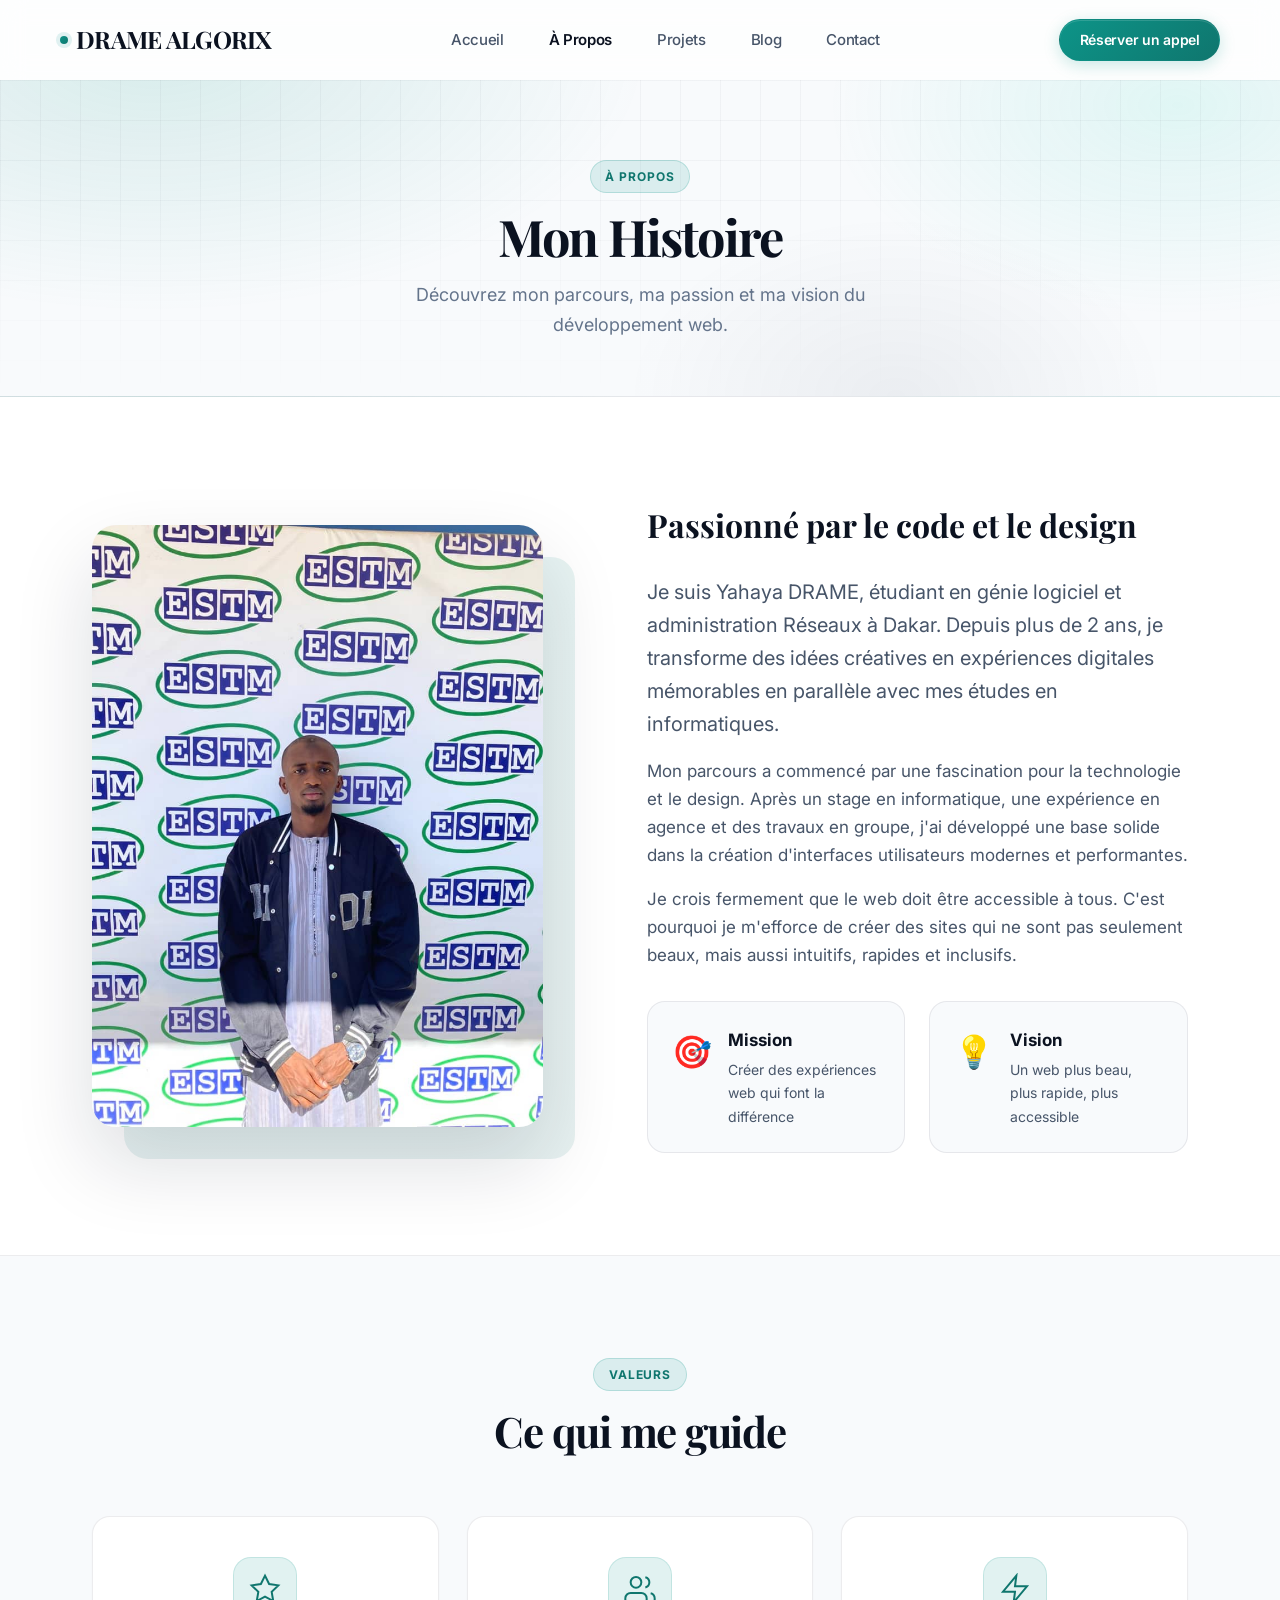
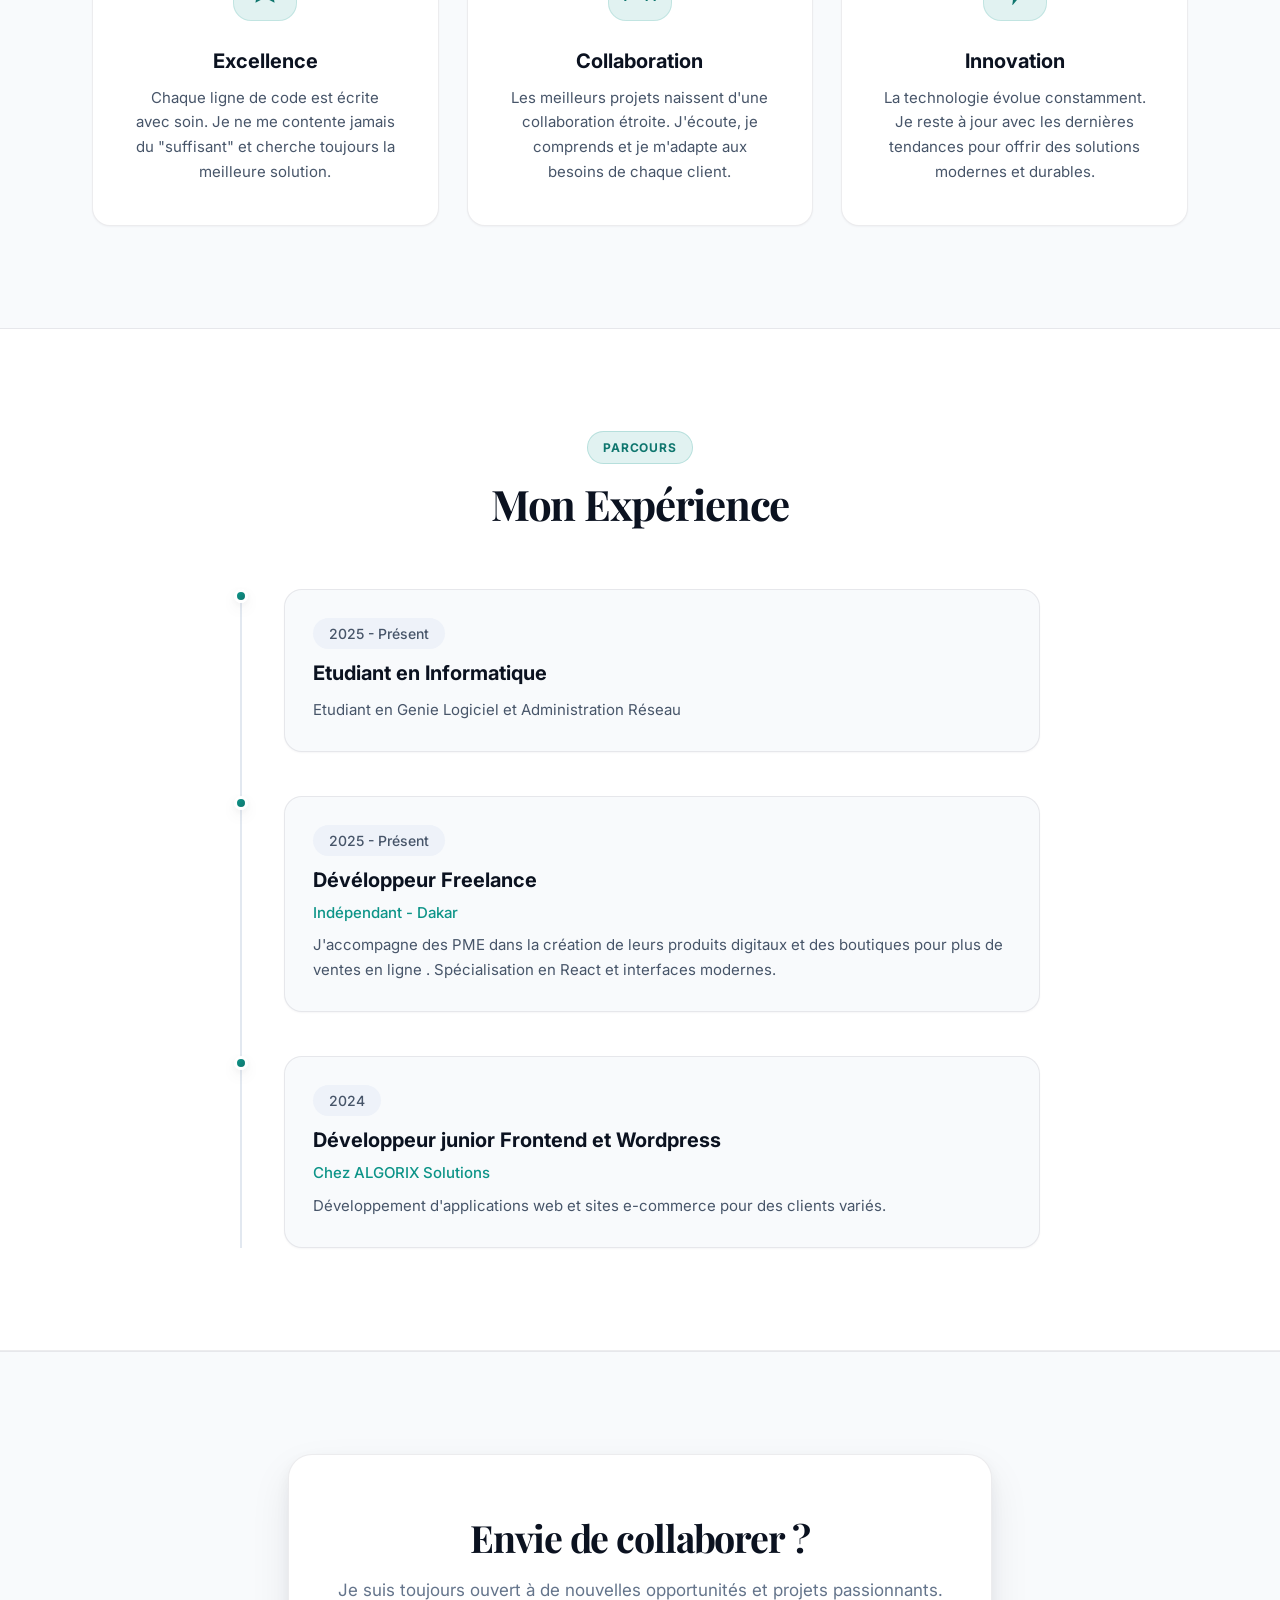
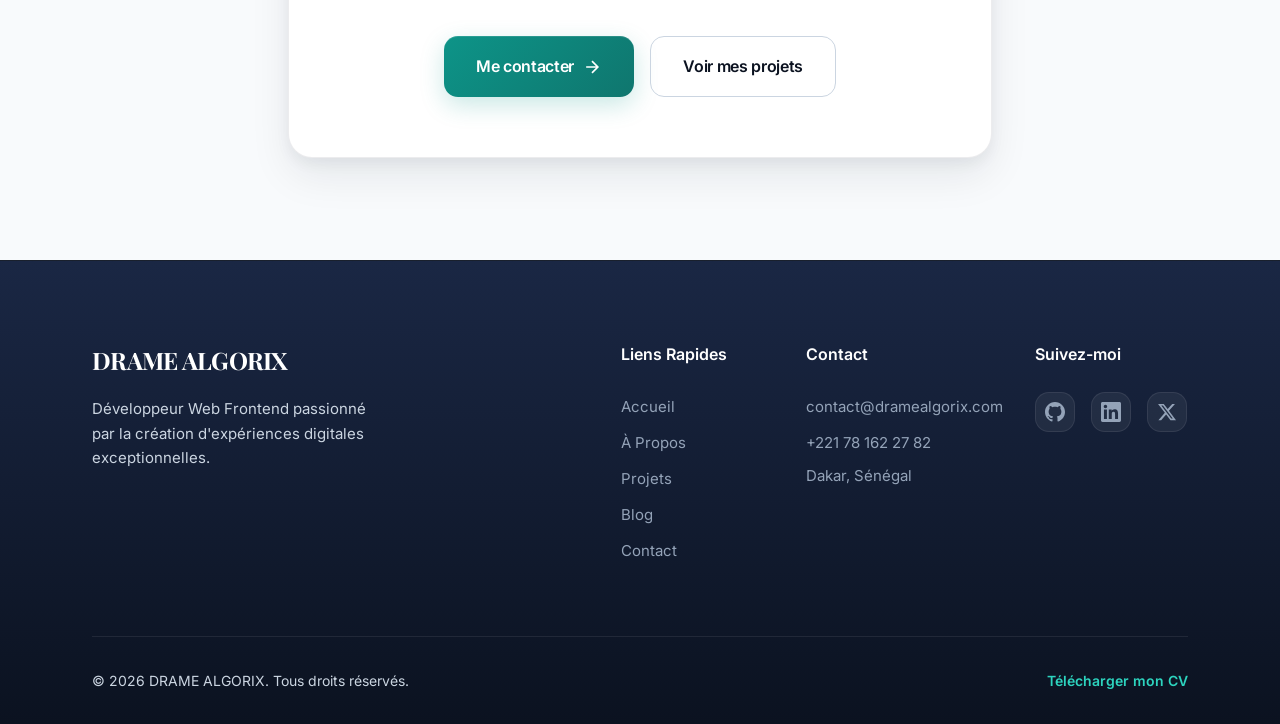
==== commit d05b1a36: "Add files via upload" ====
--- a/pages/about.html
+++ b/pages/about.html
@@ -182,8 +182,8 @@
                     <div class="timeline-marker"></div>
                     <div class="timeline-content">
                         <span class="timeline-date">2024</span>
-                        <h3 class="timeline-title">Développeur Frontend et Wordpress</h3>
-                        <p class="timeline-company">ALGORIX Solutions</p>
+                        <h3 class="timeline-title">Développeur junior Frontend et Wordpress</h3>
+                        <p class="timeline-company">Chez ALGORIX Solutions</p>
                         <p class="timeline-description">
                             Développement d'applications web et sites e-commerce pour des clients 
                             variés.
@@ -191,41 +191,6 @@
                     </div>
                 </div>
                 
-            </div>
-        </div>
-    </section>
-
-    <!-- Hobbies Section -->
-    <section class="hobbies-section">
-        <div class="container">
-            <div class="section-header">
-                <span class="section-badge">Personnalité</span>
-                <h2 class="section-title">Au-delà du code</h2>
-                <p class="section-description">
-                    Quand je ne code pas, voici ce qui occupe mon temps libre.
-                </p>
-            </div>
-            <div class="hobbies-grid">
-                <div class="hobby-card" data-animate>
-                    <div class="hobby-icon">📚</div>
-                    <h3>Lecture</h3>
-                    <p>Design, tech et Business</p>
-                </div>
-                <div class="hobby-card" data-animate>
-                    <div class="hobby-icon">🏃</div>
-                    <h3>Running</h3>
-                    <p>Semi-marathon</p>
-                </div>
-                <div class="hobby-card" data-animate>
-                    <div class="hobby-icon">📷</div>
-                    <h3>Photographie</h3>
-                    <p>Génération des images de qualités</p>
-                </div>
-                <div class="hobby-card" data-animate>
-                    <div class="hobby-icon">IN</div>
-                    <h3>LinkedIn</h3>
-                    <p>Découverte de centre d'intérêts</p>
-                </div>
             </div>
         </div>
     </section>
@@ -304,7 +269,7 @@
             </div>
             <div class="footer-bottom">
                 <p>&copy; 2026 DRAME ALGORIX. Tous droits réservés.</p>
-                <a href="#" class="cv-link">Télécharger mon CV</a>
+                <a href="https://drive.google.com/file/d/1IYiq5hnFpl_rKLBDL0pR4NJHMQWqo3rx/view?usp=drive_link" class="cv-link">Télécharger mon CV</a>
             </div>
         </div>
     </footer>
--- a/css/style.css
+++ b/css/style.css
@@ -981,12 +981,104 @@
 }
 
 /* Projects Page Grid */
-.projects-filter {
-    display: flex;
+.projects-toolbar {
+    display: flex;
+    align-items: center;
     justify-content: center;
     flex-wrap: wrap;
     gap: var(--spacing-md);
     margin-bottom: var(--spacing-3xl);
+}
+
+.projects-search {
+    position: relative;
+    flex: 1 1 320px;
+    max-width: 520px;
+}
+
+.projects-search-input {
+    width: 100%;
+    padding: 0.75rem 2.75rem 0.75rem 1rem;
+    font-size: 0.95rem;
+    font-weight: 500;
+    color: var(--color-primary);
+    background: var(--surface-elevated);
+    border: 1px solid var(--border-subtle);
+    border-radius: var(--radius-full);
+    box-shadow: var(--shadow-sm);
+    transition: border-color var(--transition-fast), box-shadow var(--transition-fast);
+}
+
+.projects-search-input::placeholder {
+    color: var(--color-gray-500);
+    font-weight: 500;
+}
+
+.projects-search-input:focus {
+    outline: none;
+    border-color: rgba(13, 148, 136, 0.45);
+    box-shadow: 0 0 0 4px var(--color-accent-faint), var(--shadow-sm);
+}
+
+.projects-search-clear {
+    position: absolute;
+    top: 50%;
+    right: 0.6rem;
+    transform: translateY(-50%);
+    width: 32px;
+    height: 32px;
+    border-radius: var(--radius-full);
+    background: var(--color-gray-100);
+    color: var(--color-gray-600);
+    border: 1px solid var(--border-subtle);
+    opacity: 0;
+    pointer-events: none;
+    transition: opacity var(--transition-fast), background var(--transition-fast), transform var(--transition-fast);
+}
+
+.projects-search-clear.is-visible {
+    opacity: 1;
+    pointer-events: auto;
+}
+
+.projects-search-clear:hover {
+    background: var(--color-gray-200);
+    transform: translateY(-50%) scale(1.02);
+}
+
+.projects-filter {
+    display: flex;
+    justify-content: center;
+    flex-wrap: wrap;
+    gap: var(--spacing-md);
+}
+
+.projects-meta {
+    flex: 0 0 auto;
+}
+
+.projects-count {
+    display: inline-flex;
+    align-items: center;
+    padding: 0.5rem 0.9rem;
+    font-size: 0.875rem;
+    font-weight: 600;
+    color: var(--color-gray-600);
+    background: rgba(255, 255, 255, 0.65);
+    border: 1px solid var(--border-subtle);
+    border-radius: var(--radius-full);
+    box-shadow: var(--shadow-sm);
+}
+
+.projects-empty {
+    margin-top: var(--spacing-2xl);
+    text-align: center;
+    padding: var(--spacing-xl);
+    background: var(--surface-elevated);
+    border: 1px solid var(--border-subtle);
+    border-radius: var(--radius-xl);
+    color: var(--color-gray-600);
+    box-shadow: var(--shadow-sm);
 }
 
 .filter-btn {
@@ -2213,4 +2305,13 @@
         flex: 1;
         text-align: center;
     }
-}
+
+    .projects-toolbar {
+        justify-content: stretch;
+    }
+
+    .projects-search {
+        flex: 1 1 100%;
+        max-width: none;
+    }
+}
